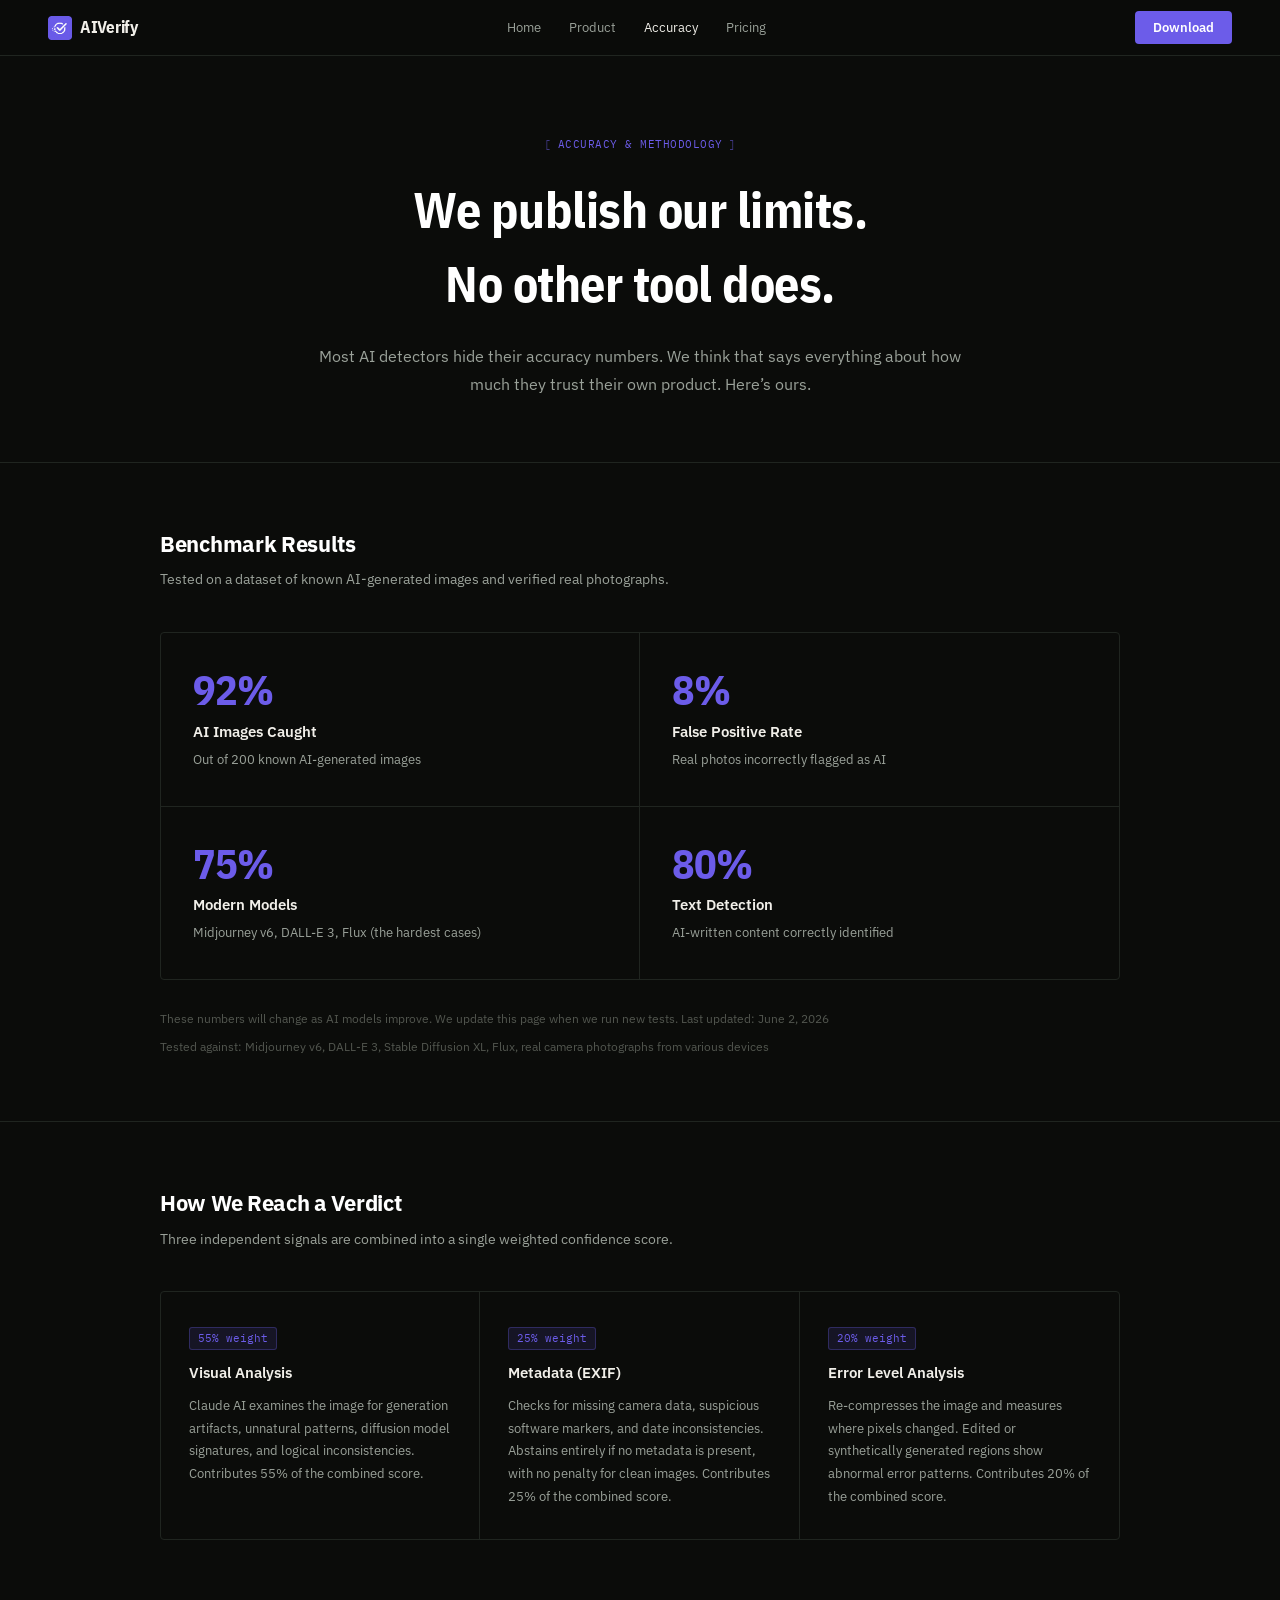
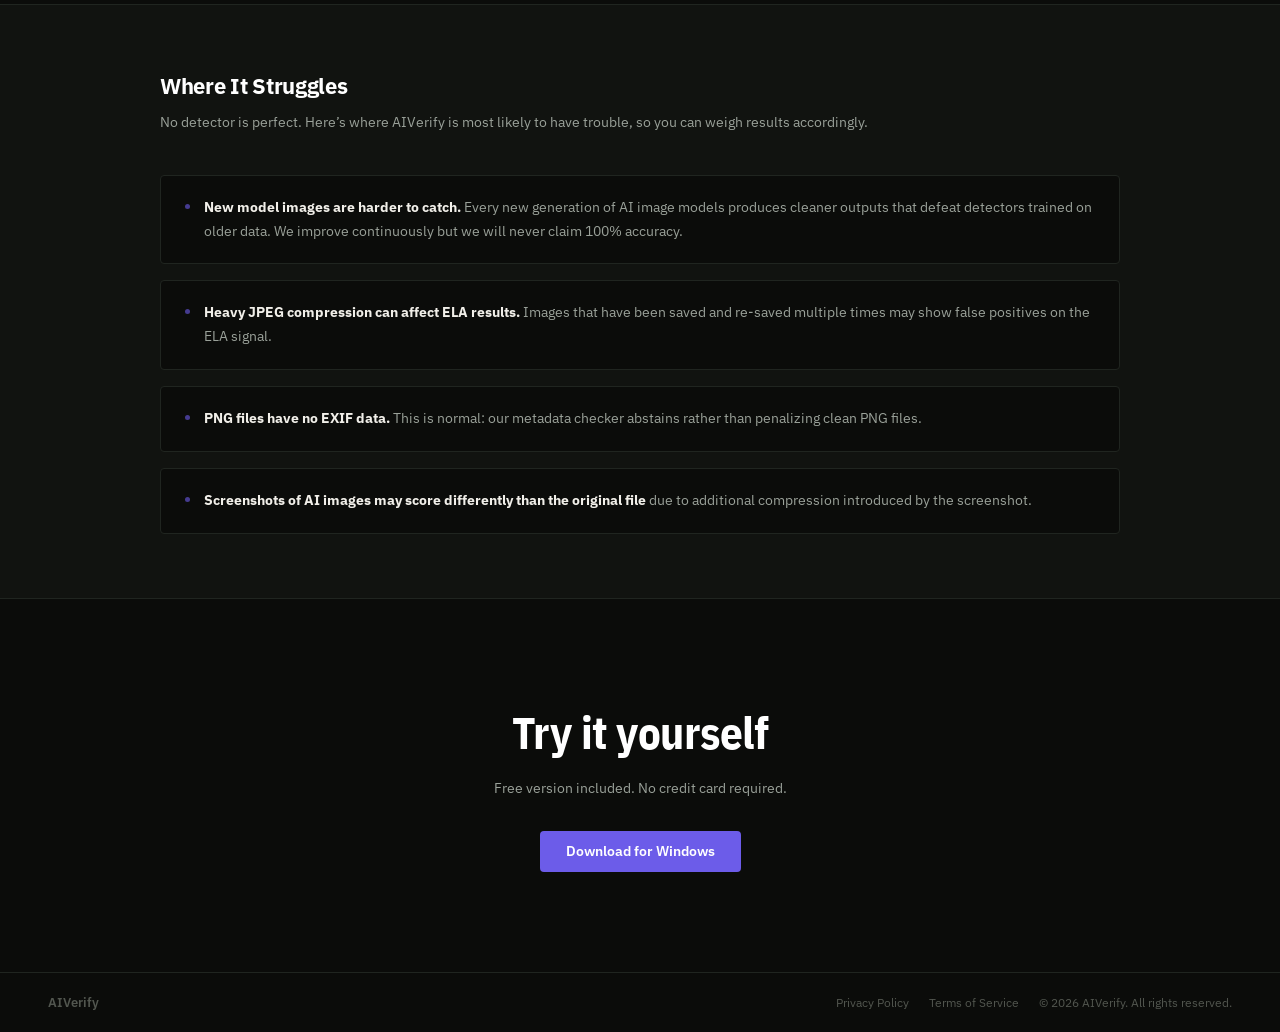
==== accuracy.html @ 759647c3 "Reword trial mentions to Free version / Starter across marketing pages Co-Authored-By: Claude Fable " ====
<!DOCTYPE html>
<html lang="en">
<head>
  <meta charset="UTF-8">
  <meta name="viewport" content="width=device-width, initial-scale=1.0">
  <title>AIVerify &middot; Accuracy &amp; Methodology</title>
  <meta name="description" content="See exactly how accurate AIVerify is. We publish our false positive rate because you deserve to know what you're working with.">
  <link rel="icon" type="image/png" href="logo.png">
  <link rel="preconnect" href="https://fonts.googleapis.com">
  <link rel="preconnect" href="https://fonts.gstatic.com" crossorigin>
  <link href="https://fonts.googleapis.com/css2?family=IBM+Plex+Mono:wght@400;500;600&family=IBM+Plex+Sans+Condensed:wght@600;700&family=IBM+Plex+Sans:wght@400;500;600;700&display=swap" rel="stylesheet">
  <style>
    *, *::before, *::after { margin: 0; padding: 0; box-sizing: border-box; }

    :root {
      --accent:        #6c5ce9;
      --mid:           #d9973f;
      --accent-dim:    rgba(108,92,233,0.12);
      --accent-border: rgba(108,92,233,0.3);
      --flag:          #e2593f;
      --clear:         #5fae6f;
      --bg:      #0b0c0a;
      --surface: #111310;
      --border:  #202520;
      --text:    #f1efe9;
      --muted:   #9aa199;
      --faint:   #52564f;
      --font:    'IBM Plex Sans', -apple-system, BlinkMacSystemFont, sans-serif;
      --display: 'IBM Plex Sans Condensed', 'IBM Plex Sans', sans-serif;
      --mono:    'IBM Plex Mono', ui-monospace, 'Cascadia Code', monospace;
    }

    html { scroll-behavior: smooth; }

    body {
      font-family: var(--font);
      background: var(--bg);
      color: var(--text);
      line-height: 1.5;
      -webkit-font-smoothing: antialiased;
    }

    nav {
      position: sticky;
      top: 0;
      z-index: 100;
      display: flex;
      align-items: center;
      justify-content: space-between;
      padding: 0 48px;
      height: 56px;
      border-bottom: 1px solid var(--border);
      background: rgba(11,12,10,0.88);
      backdrop-filter: blur(16px);
      -webkit-backdrop-filter: blur(16px);
    }

    .logo { display: flex; align-items: center; gap: 8px; text-decoration: none; }
    .logo img { height: 24px; width: auto; }
    .logo span { font-family: var(--display); font-size: 1.05rem; font-weight: 700; letter-spacing: -0.3px; color: var(--text); }

    .nav-toggle { display: none; }
    .nav-burger { display: none; }
    .nav-actions { display: flex; align-items: center; gap: 16px; }

    .nav-links { display: flex; align-items: center; gap: 28px; }
    .nav-links a { font-size: 0.82rem; color: var(--muted); text-decoration: none; transition: color 0.12s; }
    .nav-links a:hover, .nav-links a.active { color: var(--text); }

    .btn {
      display: inline-flex; align-items: center; gap: 7px;
      text-decoration: none; padding: 7px 18px; border-radius: 4px;
      font-size: 0.82rem; font-weight: 600; transition: opacity 0.12s; white-space: nowrap;
    }
    .btn-primary { background: var(--accent); color: #fff; }
    .btn-primary:hover { opacity: 0.82; }
    .btn-lg { padding: 10px 26px; font-size: 0.88rem; }

    /* Page hero */
    .page-header {
      padding: 80px 48px 64px;
      max-width: 760px;
      margin: 0 auto;
      text-align: center;
    }

    .section-label {
      font-family: var(--mono);
      font-size: 0.7rem;
      color: var(--accent);
      text-transform: uppercase;
      letter-spacing: 0.5px;
      margin-bottom: 20px;
    }
    .section-label::before { content: '['; margin-right: 6px; opacity: .55; }
    .section-label::after  { content: ']'; margin-left: 6px; opacity: .55; }

    .page-header h1 {
      font-family: var(--display);
      font-size: clamp(2.1rem, 4.4vw, 3.1rem);
      font-weight: 700;
      letter-spacing: -0.5px;
      color: #fff;
      margin-bottom: 20px;
    }

    .page-header p {
      font-size: 1rem;
      color: var(--muted);
      line-height: 1.75;
    }

    /* Sections */
    .section {
      border-top: 1px solid var(--border);
      padding: 64px 48px;
    }

    .section-inner {
      max-width: 960px;
      margin: 0 auto;
    }

    .section h2 {
      font-size: 1.4rem;
      font-weight: 700;
      letter-spacing: -0.3px;
      color: #fff;
      margin-bottom: 8px;
    }

    .section-sub {
      font-size: 0.88rem;
      color: var(--muted);
      margin-bottom: 40px;
      line-height: 1.7;
    }

    /* Metric cards: 2x2 grid */
    .metric-grid {
      display: grid;
      grid-template-columns: repeat(2, 1fr);
      border: 1px solid var(--border);
      border-radius: 4px;
      overflow: hidden;
      margin-bottom: 28px;
    }

    .metric-card {
      padding: 36px 32px;
      border-right: 1px solid var(--border);
      border-bottom: 1px solid var(--border);
    }
    .metric-card:nth-child(2n)   { border-right: none; }
    .metric-card:nth-child(3),
    .metric-card:nth-child(4)    { border-bottom: none; }

    .metric-num {
      font-family: var(--display);
      font-size: 2.6rem;
      font-weight: 700;
      color: var(--accent);
      letter-spacing: -1px;
      line-height: 1;
      margin-bottom: 10px;
    }

    .metric-label {
      font-size: 0.92rem;
      font-weight: 600;
      color: var(--text);
      margin-bottom: 6px;
    }

    .metric-desc {
      font-size: 0.82rem;
      color: var(--muted);
      line-height: 1.6;
    }

    .metric-note {
      font-size: 0.78rem;
      color: var(--faint);
      line-height: 1.7;
    }

    /* Method cards: 3 column */
    .method-grid {
      display: grid;
      grid-template-columns: repeat(3, 1fr);
      border: 1px solid var(--border);
      border-radius: 4px;
      overflow: hidden;
    }

    .method-card {
      padding: 32px 28px;
      border-right: 1px solid var(--border);
    }
    .method-card:last-child { border-right: none; }

    .method-card h3 {
      font-size: 0.92rem;
      font-weight: 600;
      color: var(--text);
      margin-bottom: 10px;
    }

    .method-card p {
      font-size: 0.835rem;
      color: var(--muted);
      line-height: 1.7;
    }

    .method-weight {
      display: inline-block;
      font-family: var(--mono);
      font-size: 0.68rem;
      color: var(--accent);
      background: var(--accent-dim);
      border: 1px solid var(--accent-border);
      border-radius: 3px;
      padding: 2px 8px;
      margin-bottom: 12px;
    }

    /* Limitations section */
    .section.limitations {
      background: var(--surface);
    }

    .limitations-list {
      list-style: none;
      display: flex;
      flex-direction: column;
      gap: 16px;
    }

    .limitations-list li {
      display: flex;
      gap: 14px;
      font-size: 0.875rem;
      color: var(--muted);
      line-height: 1.7;
      padding: 20px 24px;
      background: var(--bg);
      border: 1px solid var(--border);
      border-radius: 4px;
    }

    .limit-bullet {
      width: 5px;
      height: 5px;
      border-radius: 50%;
      background: var(--accent);
      opacity: 0.6;
      flex-shrink: 0;
      margin-top: 8px;
    }

    /* CTA */
    .cta-wrap {
      text-align: center;
      padding: 100px 24px;
      border-top: 1px solid var(--border);
    }

    .cta-wrap h2 {
      font-family: var(--display);
      font-size: clamp(2rem, 4vw, 2.8rem);
      font-weight: 700;
      letter-spacing: -0.5px;
      color: #fff;
      margin-bottom: 12px;
    }

    .cta-wrap p {
      font-size: 0.88rem;
      color: var(--muted);
      margin-bottom: 32px;
    }

    footer {
      border-top: 1px solid var(--border);
      display: flex;
      align-items: center;
      justify-content: space-between;
      padding: 20px 48px;
    }

    .footer-left { font-size: 0.8rem; font-weight: 600; color: var(--faint); }
    .footer-right {
      display: flex;
      align-items: center;
      gap: 20px;
      font-size: 0.75rem;
      color: var(--faint);
    }
    .footer-right a { color: var(--faint); text-decoration: none; }
    .footer-right a:hover { color: var(--muted); }

    @media (max-width: 680px) {
      nav { padding: 0 20px; }

      .nav-burger {
        display: flex;
        flex-direction: column;
        justify-content: center;
        gap: 5px;
        width: 28px;
        height: 28px;
        cursor: pointer;
      }
      .nav-burger span { display: block; width: 18px; height: 1.5px; background: var(--text); }

      .nav-links {
        position: fixed;
        top: 56px; left: 0; right: 0;
        flex-direction: column;
        align-items: stretch;
        gap: 0;
        max-height: 0;
        overflow: hidden;
        background: var(--bg);
        border-bottom: 1px solid var(--border);
        transition: max-height 0.22s ease;
      }
      .nav-toggle:checked ~ .nav-links { max-height: 260px; }
      .nav-links a { padding: 14px 20px; border-bottom: 1px solid var(--border); }

      .page-header { padding: 60px 20px 48px; }
      .section { padding: 48px 20px; }
      .metric-grid { grid-template-columns: 1fr; }
      .metric-card { border-right: none; }
      .metric-card:nth-child(3) { border-bottom: 1px solid var(--border); }
      .method-grid { grid-template-columns: 1fr; }
      .method-card { border-right: none; border-bottom: 1px solid var(--border); }
      .method-card:last-child { border-bottom: none; }
      footer { padding: 20px; flex-direction: column; gap: 10px; text-align: center; }
      .footer-right { flex-direction: column; gap: 6px; }
    }
  </style>
</head>
<body>

<nav>
  <a href="index.html" class="logo"><img src="logo.png" alt="AIVerify"><span>AIVerify</span></a>
  <input type="checkbox" id="nav-toggle" class="nav-toggle">
  <div class="nav-links">
    <a href="index.html">Home</a>
    <a href="product.html">Product</a>
    <a href="accuracy.html" class="active">Accuracy</a>
    <a href="pricing.html">Pricing</a>
  </div>
  <div class="nav-actions">
    <a href="https://github.com/AIVerify1/aiverify-releases/releases/download/v1.0.5/AIVerify_Setup_1.0.5.exe" class="btn btn-primary">Download</a>
    <label for="nav-toggle" class="nav-burger" aria-label="Menu"><span></span><span></span><span></span></label>
  </div>
</nav>

<div class="page-header">
  <div class="section-label">Accuracy &amp; Methodology</div>
  <h1>We publish our limits.<br>No other tool does.</h1>
  <p>Most AI detectors hide their accuracy numbers. We think that says everything about how much they trust their own product. Here&rsquo;s ours.</p>
</div>

<!-- Section 1: Benchmark Results -->
<div class="section">
  <div class="section-inner">
    <h2>Benchmark Results</h2>
    <p class="section-sub">Tested on a dataset of known AI-generated images and verified real photographs.</p>

    <div class="metric-grid">
      <div class="metric-card">
        <div class="metric-num">92%</div>
        <div class="metric-label">AI Images Caught</div>
        <div class="metric-desc">Out of 200 known AI-generated images</div>
      </div>
      <div class="metric-card">
        <div class="metric-num">8%</div>
        <div class="metric-label">False Positive Rate</div>
        <div class="metric-desc">Real photos incorrectly flagged as AI</div>
      </div>
      <div class="metric-card">
        <div class="metric-num">75%</div>
        <div class="metric-label">Modern Models</div>
        <div class="metric-desc">Midjourney v6, DALL-E 3, Flux (the hardest cases)</div>
      </div>
      <div class="metric-card">
        <div class="metric-num">80%</div>
        <div class="metric-label">Text Detection</div>
        <div class="metric-desc">AI-written content correctly identified</div>
      </div>
    </div>

    <p class="metric-note">These numbers will change as AI models improve. We update this page when we run new tests. Last updated: June 2, 2026</p>
    <p class="metric-note" style="margin-top:6px;">Tested against: Midjourney v6, DALL-E 3, Stable Diffusion XL, Flux, real camera photographs from various devices</p>
  </div>
</div>

<!-- Section 2: How Detection Works -->
<div class="section">
  <div class="section-inner">
    <h2>How We Reach a Verdict</h2>
    <p class="section-sub">Three independent signals are combined into a single weighted confidence score.</p>

    <div class="method-grid">
      <div class="method-card">
        <div class="method-weight">55% weight</div>
        <h3>Visual Analysis</h3>
        <p>Claude AI examines the image for generation artifacts, unnatural patterns, diffusion model signatures, and logical inconsistencies. Contributes 55% of the combined score.</p>
      </div>
      <div class="method-card">
        <div class="method-weight">25% weight</div>
        <h3>Metadata (EXIF)</h3>
        <p>Checks for missing camera data, suspicious software markers, and date inconsistencies. Abstains entirely if no metadata is present, with no penalty for clean images. Contributes 25% of the combined score.</p>
      </div>
      <div class="method-card">
        <div class="method-weight">20% weight</div>
        <h3>Error Level Analysis</h3>
        <p>Re-compresses the image and measures where pixels changed. Edited or synthetically generated regions show abnormal error patterns. Contributes 20% of the combined score.</p>
      </div>
    </div>
  </div>
</div>

<!-- Section 3: Honest Limitations -->
<div class="section limitations">
  <div class="section-inner">
    <h2>Where It Struggles</h2>
    <p class="section-sub">No detector is perfect. Here&rsquo;s where AIVerify is most likely to have trouble, so you can weigh results accordingly.</p>

    <ul class="limitations-list">
      <li>
        <span class="limit-bullet"></span>
        <span><strong style="color:var(--text);">New model images are harder to catch.</strong> Every new generation of AI image models produces cleaner outputs that defeat detectors trained on older data. We improve continuously but we will never claim 100% accuracy.</span>
      </li>
      <li>
        <span class="limit-bullet"></span>
        <span><strong style="color:var(--text);">Heavy JPEG compression can affect ELA results.</strong> Images that have been saved and re-saved multiple times may show false positives on the ELA signal.</span>
      </li>
      <li>
        <span class="limit-bullet"></span>
        <span><strong style="color:var(--text);">PNG files have no EXIF data.</strong> This is normal: our metadata checker abstains rather than penalizing clean PNG files.</span>
      </li>
      <li>
        <span class="limit-bullet"></span>
        <span><strong style="color:var(--text);">Screenshots of AI images may score differently than the original file</strong> due to additional compression introduced by the screenshot.</span>
      </li>
    </ul>
  </div>
</div>

<!-- Section 4: CTA -->
<section class="cta-wrap">
  <h2>Try it yourself</h2>
  <p>Free version included. No credit card required.</p>
  <a href="https://github.com/AIVerify1/aiverify-releases/releases/download/v1.0.5/AIVerify_Setup_1.0.5.exe" class="btn btn-primary btn-lg">Download for Windows</a>
</section>

<footer>
  <span class="footer-left">AIVerify</span>
  <div class="footer-right">
    <a href="privacy.html">Privacy Policy</a>
    <a href="terms.html">Terms of Service</a>
    <span>&copy; 2026 AIVerify. All rights reserved.</span>
  </div>
</footer>

</body>
</html>
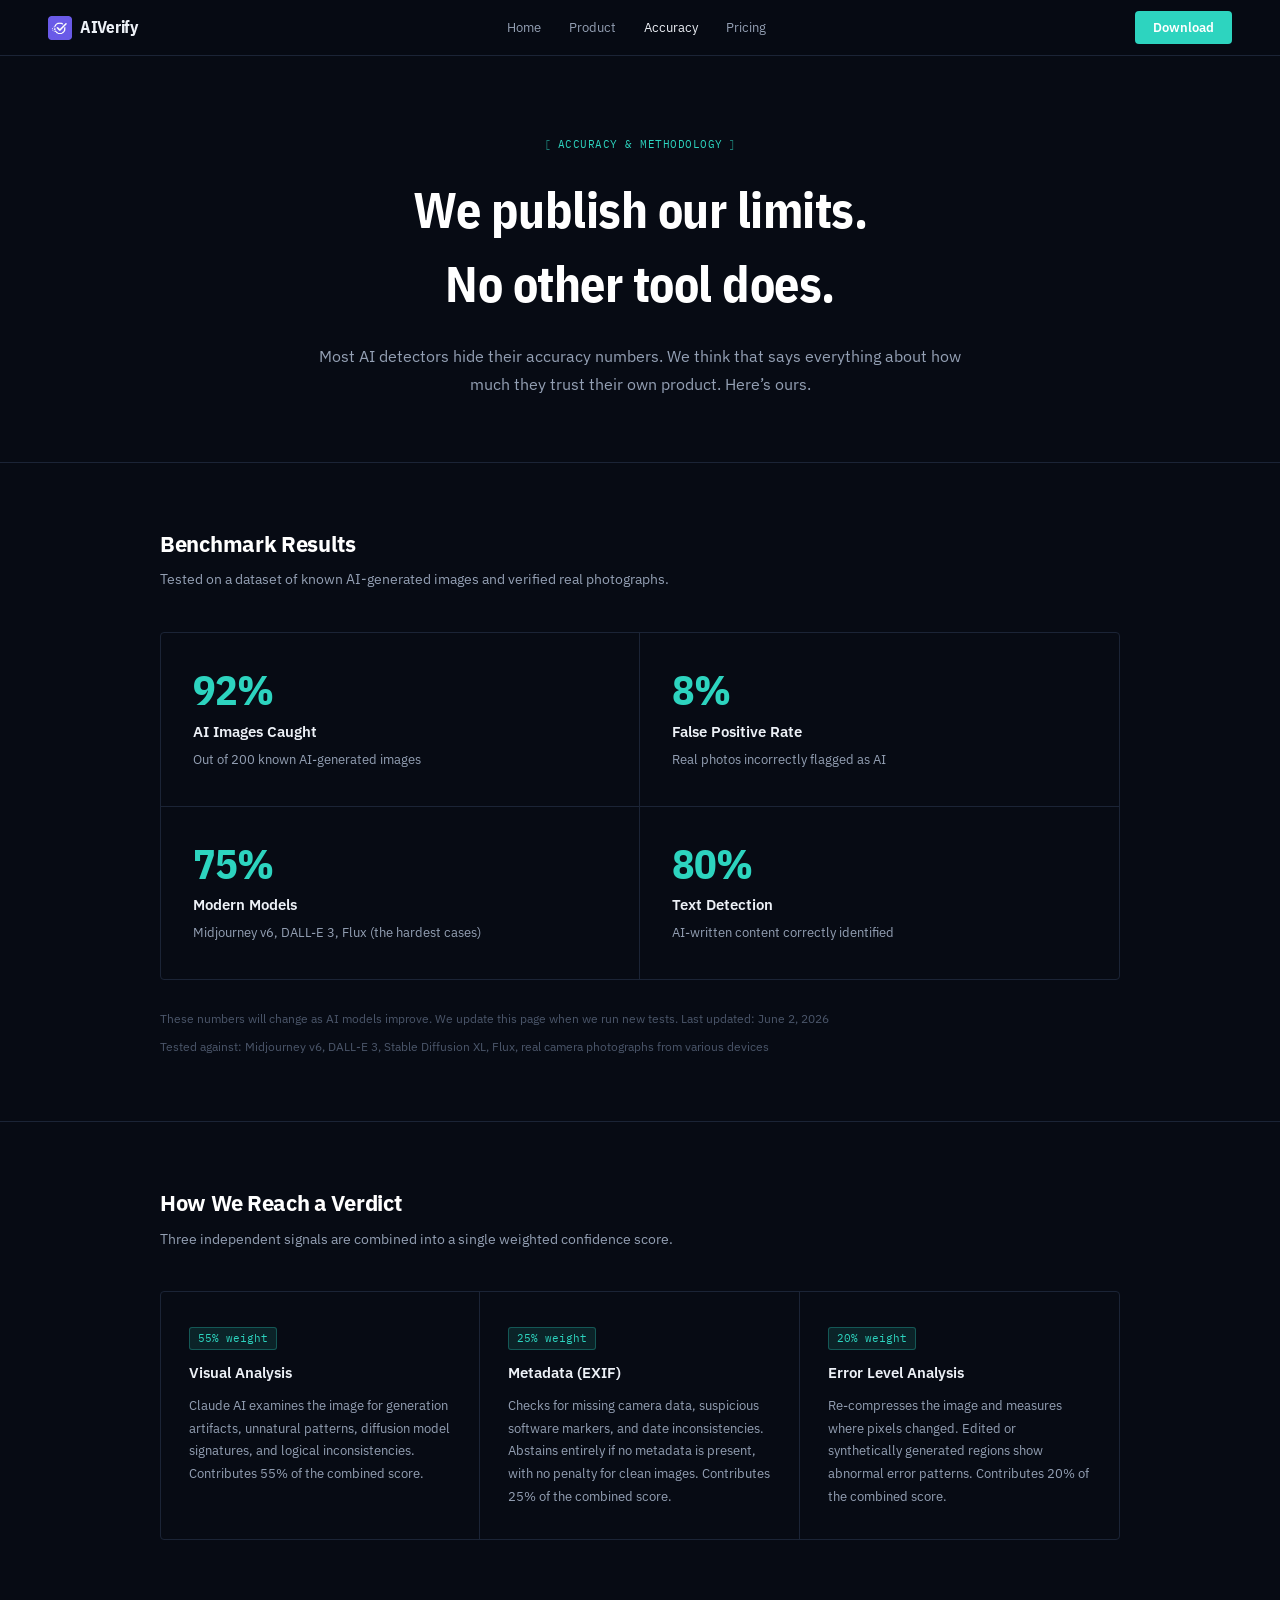
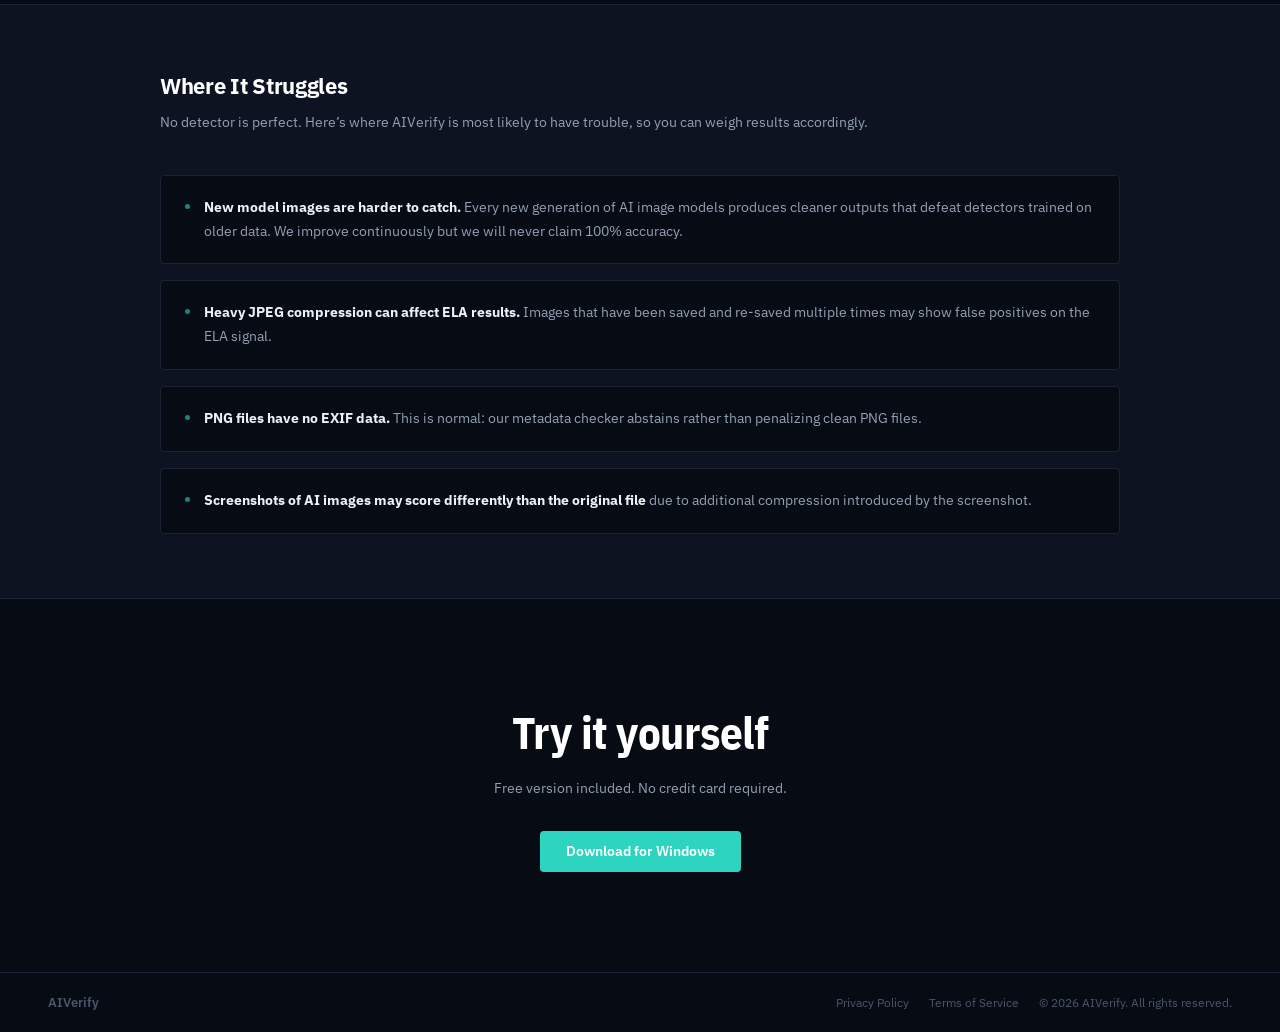
==== commit aaa02301: "Switch palette to ink-navy base with teal accent Co-Authored-By: Claude Fable 5.1 <noreply@anthropic" ====
--- a/accuracy.html
+++ b/accuracy.html
@@ -13,18 +13,18 @@
     *, *::before, *::after { margin: 0; padding: 0; box-sizing: border-box; }
 
     :root {
-      --accent:        #6c5ce9;
-      --mid:           #d9973f;
-      --accent-dim:    rgba(108,92,233,0.12);
-      --accent-border: rgba(108,92,233,0.3);
-      --flag:          #e2593f;
-      --clear:         #5fae6f;
-      --bg:      #0b0c0a;
-      --surface: #111310;
-      --border:  #202520;
-      --text:    #f1efe9;
-      --muted:   #9aa199;
-      --faint:   #52564f;
+      --accent:        #2dd4bf;
+      --mid:           #f5b942;
+      --accent-dim:    rgba(45,212,191,0.12);
+      --accent-border: rgba(45,212,191,0.3);
+      --flag:          #ff5c7a;
+      --clear:         #4ade80;
+      --bg:      #070b14;
+      --surface: #0d1320;
+      --border:  #1b2436;
+      --text:    #edf1f7;
+      --muted:   #94a0b4;
+      --faint:   #4b566a;
       --font:    'IBM Plex Sans', -apple-system, BlinkMacSystemFont, sans-serif;
       --display: 'IBM Plex Sans Condensed', 'IBM Plex Sans', sans-serif;
       --mono:    'IBM Plex Mono', ui-monospace, 'Cascadia Code', monospace;
@@ -50,7 +50,7 @@
       padding: 0 48px;
       height: 56px;
       border-bottom: 1px solid var(--border);
-      background: rgba(11,12,10,0.88);
+      background: rgba(7,11,20,0.88);
       backdrop-filter: blur(16px);
       -webkit-backdrop-filter: blur(16px);
     }
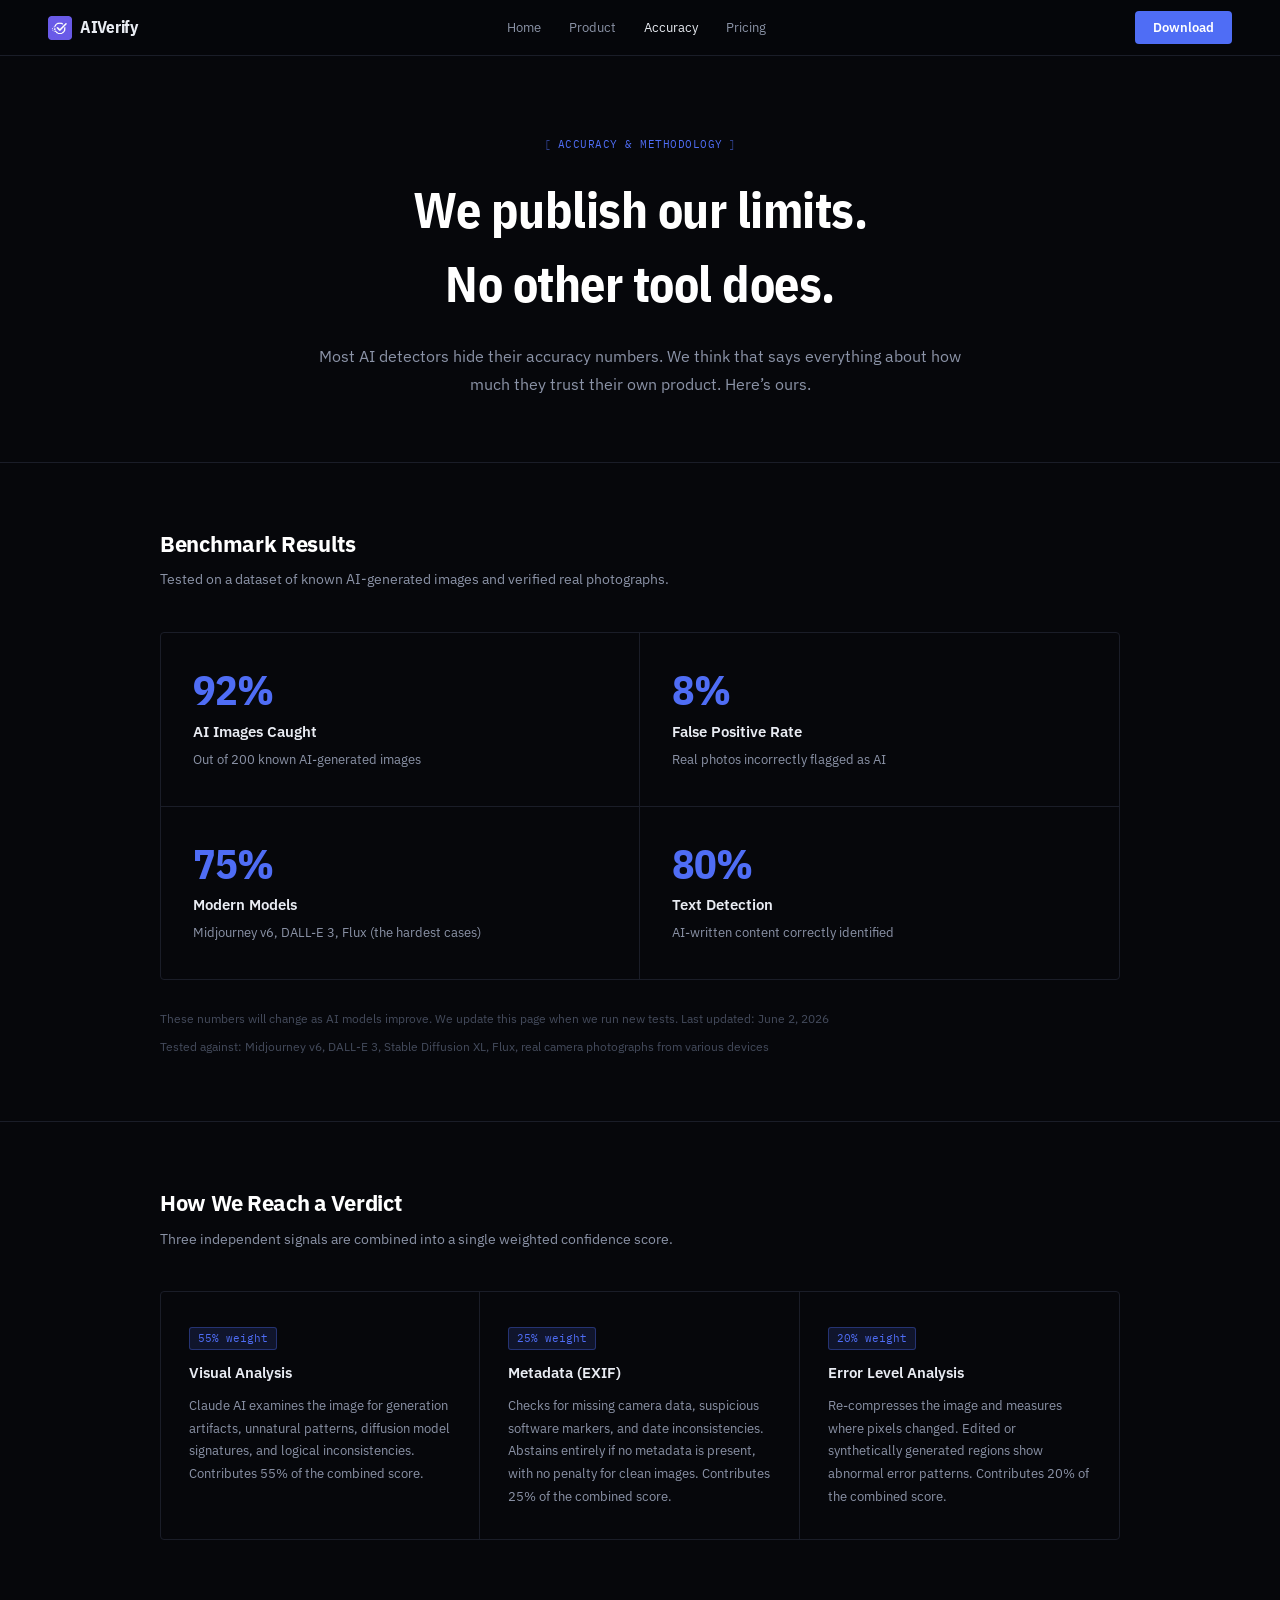
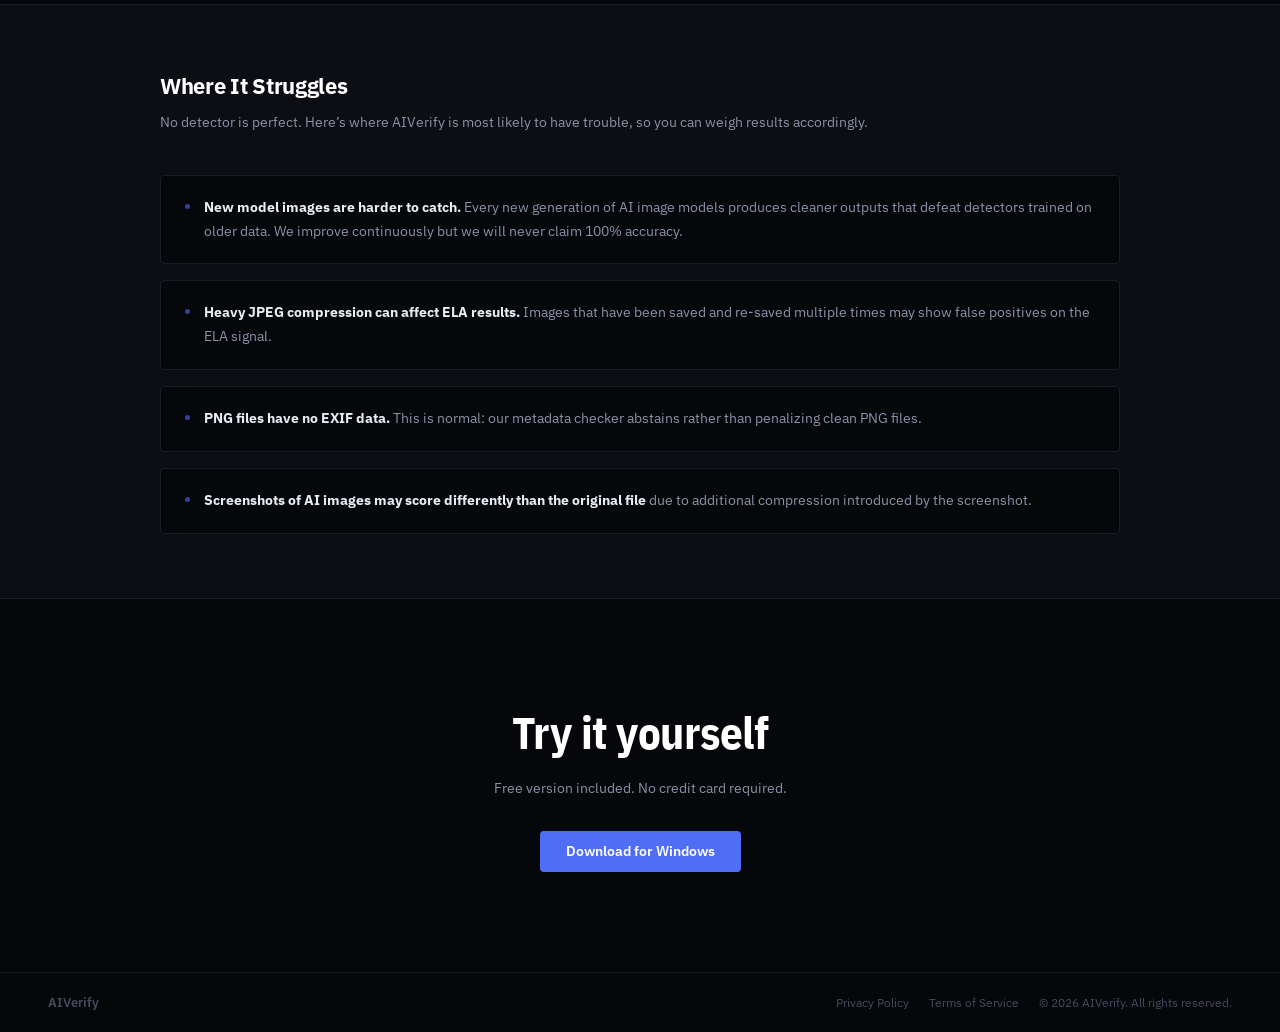
==== commit 559f0d78: "Darken palette: near-black base with cobalt accent Co-Authored-By: Claude Fable 5.1 <noreply@anthrop" ====
--- a/accuracy.html
+++ b/accuracy.html
@@ -13,18 +13,18 @@
     *, *::before, *::after { margin: 0; padding: 0; box-sizing: border-box; }
 
     :root {
-      --accent:        #2dd4bf;
-      --mid:           #f5b942;
-      --accent-dim:    rgba(45,212,191,0.12);
-      --accent-border: rgba(45,212,191,0.3);
-      --flag:          #ff5c7a;
-      --clear:         #4ade80;
-      --bg:      #070b14;
-      --surface: #0d1320;
-      --border:  #1b2436;
-      --text:    #edf1f7;
-      --muted:   #94a0b4;
-      --faint:   #4b566a;
+      --accent:        #4f6df5;
+      --mid:           #e0a030;
+      --accent-dim:    rgba(79,109,245,0.14);
+      --accent-border: rgba(79,109,245,0.35);
+      --flag:          #f04a68;
+      --clear:         #34c26a;
+      --bg:      #06070b;
+      --surface: #0c0e14;
+      --border:  #1a1d28;
+      --text:    #e9ecf3;
+      --muted:   #8b93a7;
+      --faint:   #444b5c;
       --font:    'IBM Plex Sans', -apple-system, BlinkMacSystemFont, sans-serif;
       --display: 'IBM Plex Sans Condensed', 'IBM Plex Sans', sans-serif;
       --mono:    'IBM Plex Mono', ui-monospace, 'Cascadia Code', monospace;
@@ -50,7 +50,7 @@
       padding: 0 48px;
       height: 56px;
       border-bottom: 1px solid var(--border);
-      background: rgba(7,11,20,0.88);
+      background: rgba(6,7,11,0.9);
       backdrop-filter: blur(16px);
       -webkit-backdrop-filter: blur(16px);
     }
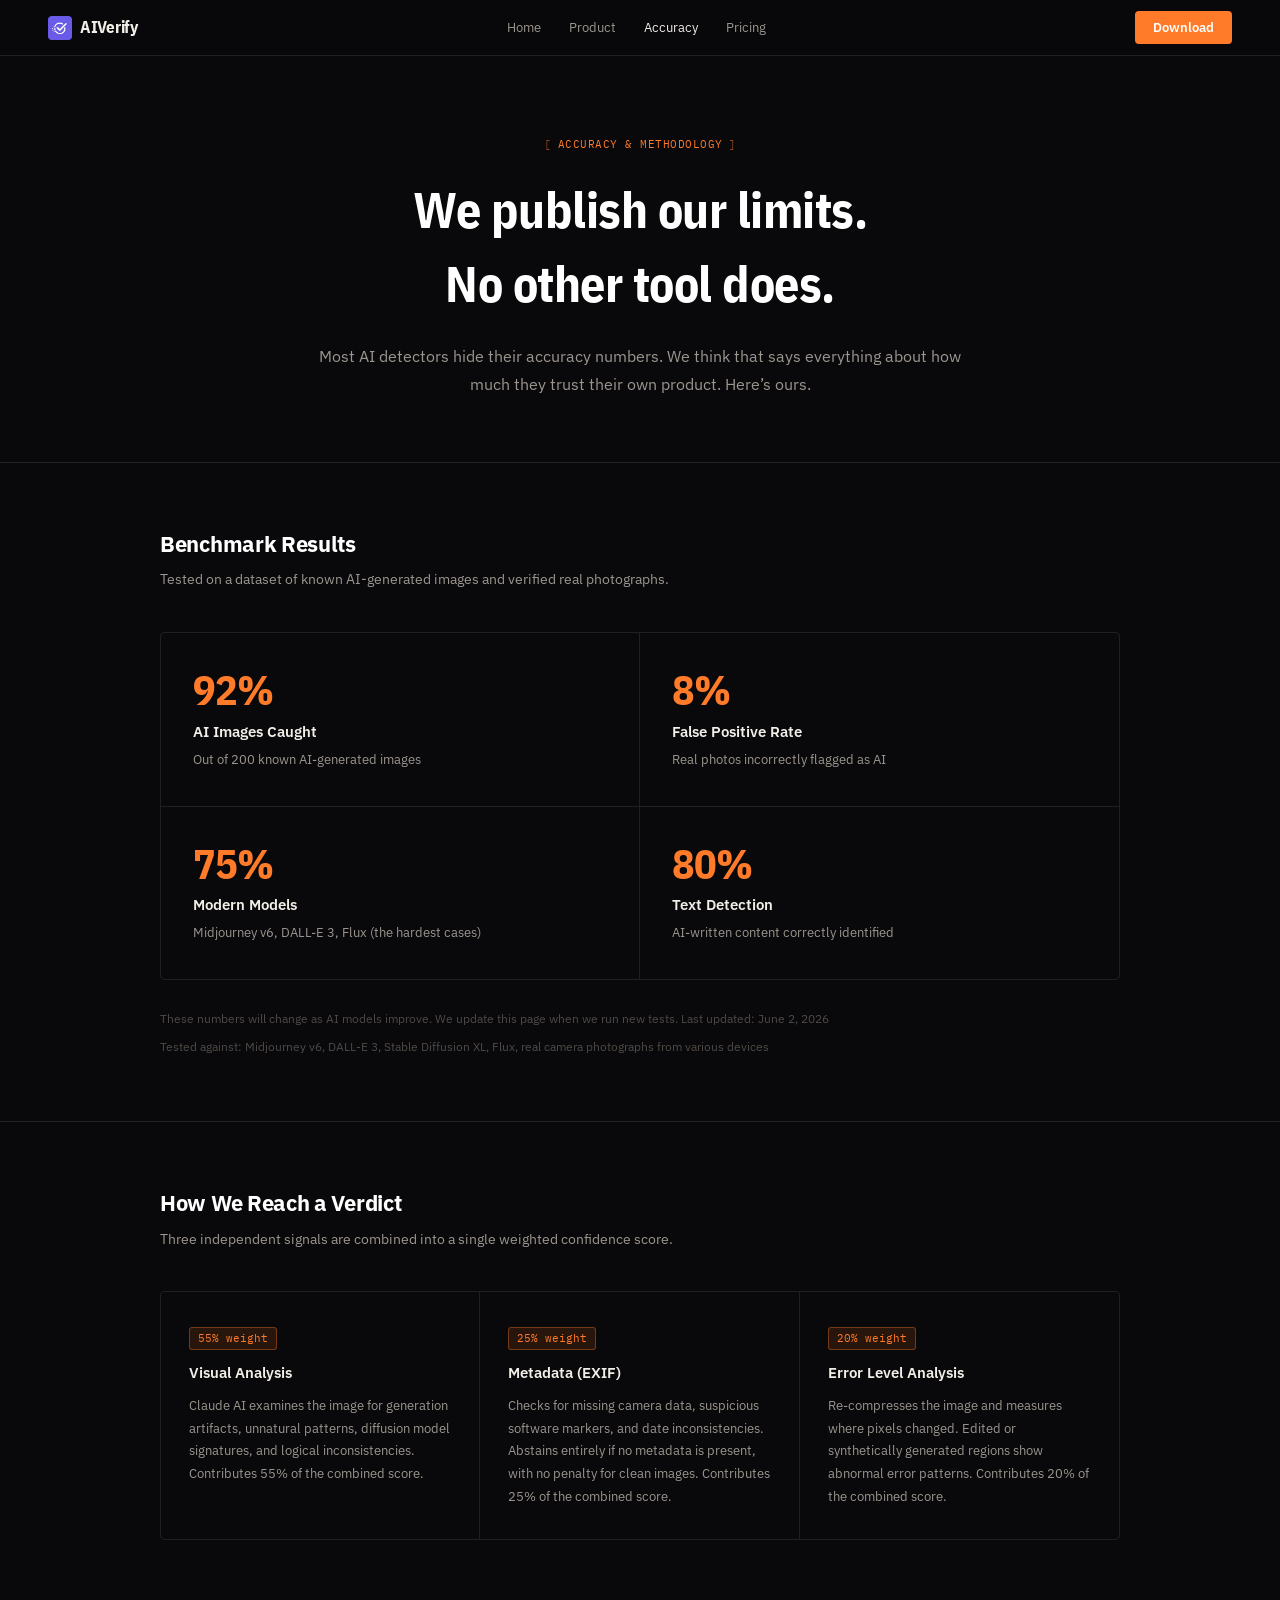
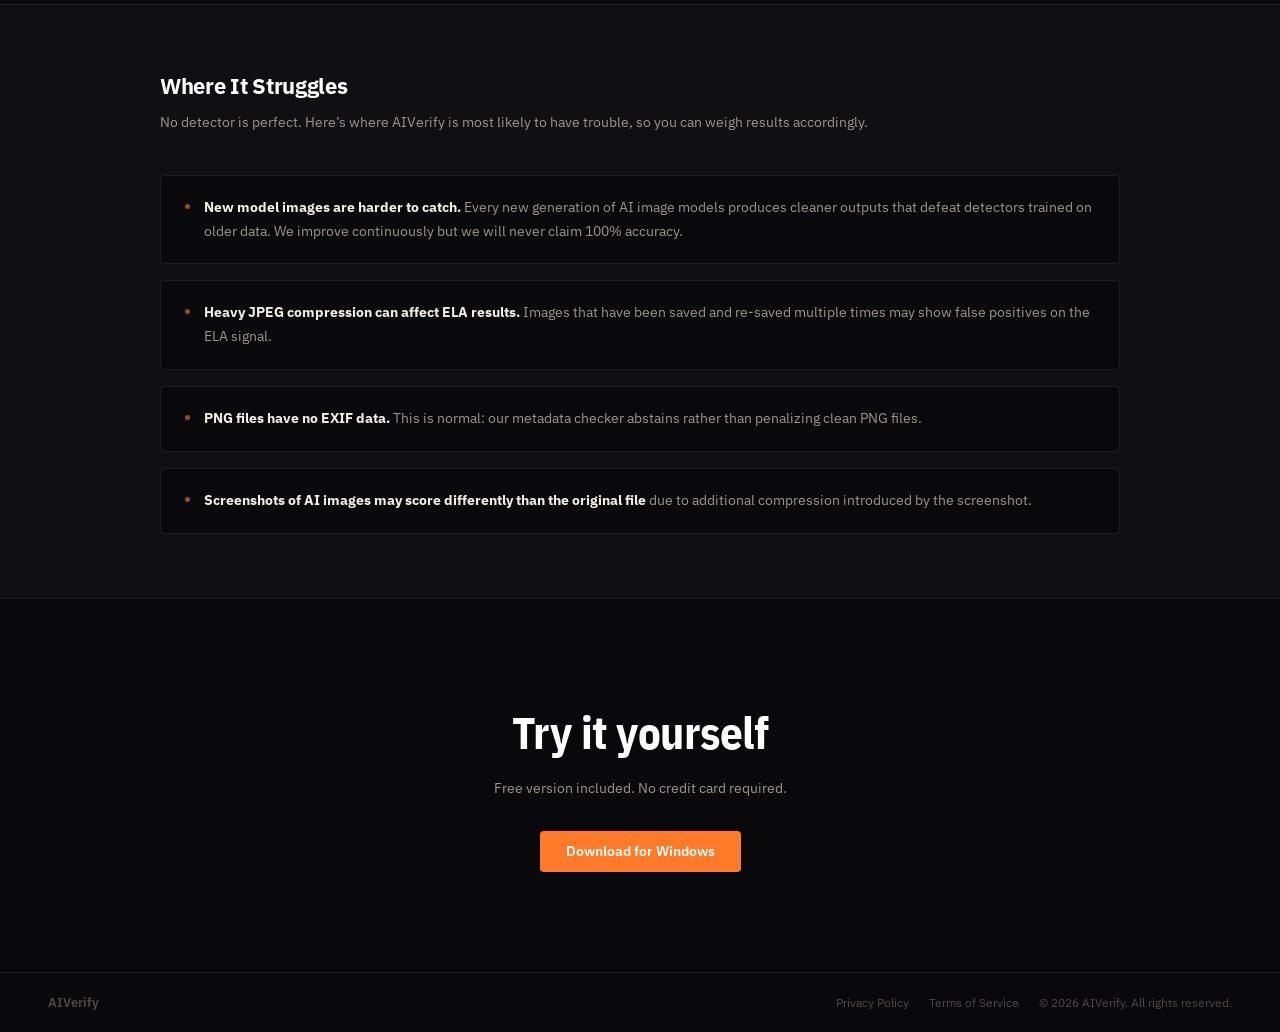
==== commit ee091bca: "Warm palette: neutral near-black base with burnt orange accent Co-Authored-By: Claude Fable 5.1 <nor" ====
--- a/accuracy.html
+++ b/accuracy.html
@@ -13,18 +13,18 @@
     *, *::before, *::after { margin: 0; padding: 0; box-sizing: border-box; }
 
     :root {
-      --accent:        #4f6df5;
-      --mid:           #e0a030;
-      --accent-dim:    rgba(79,109,245,0.14);
-      --accent-border: rgba(79,109,245,0.35);
-      --flag:          #f04a68;
+      --accent:        #ff7b29;
+      --mid:           #e9c547;
+      --accent-dim:    rgba(255,123,41,0.13);
+      --accent-border: rgba(255,123,41,0.35);
+      --flag:          #e8385d;
       --clear:         #34c26a;
-      --bg:      #06070b;
-      --surface: #0c0e14;
-      --border:  #1a1d28;
-      --text:    #e9ecf3;
-      --muted:   #8b93a7;
-      --faint:   #444b5c;
+      --bg:      #09080a;
+      --surface: #100f12;
+      --border:  #211f24;
+      --text:    #f2eee8;
+      --muted:   #9c968f;
+      --faint:   #4f4a47;
       --font:    'IBM Plex Sans', -apple-system, BlinkMacSystemFont, sans-serif;
       --display: 'IBM Plex Sans Condensed', 'IBM Plex Sans', sans-serif;
       --mono:    'IBM Plex Mono', ui-monospace, 'Cascadia Code', monospace;
@@ -50,7 +50,7 @@
       padding: 0 48px;
       height: 56px;
       border-bottom: 1px solid var(--border);
-      background: rgba(6,7,11,0.9);
+      background: rgba(9,8,10,0.9);
       backdrop-filter: blur(16px);
       -webkit-backdrop-filter: blur(16px);
     }
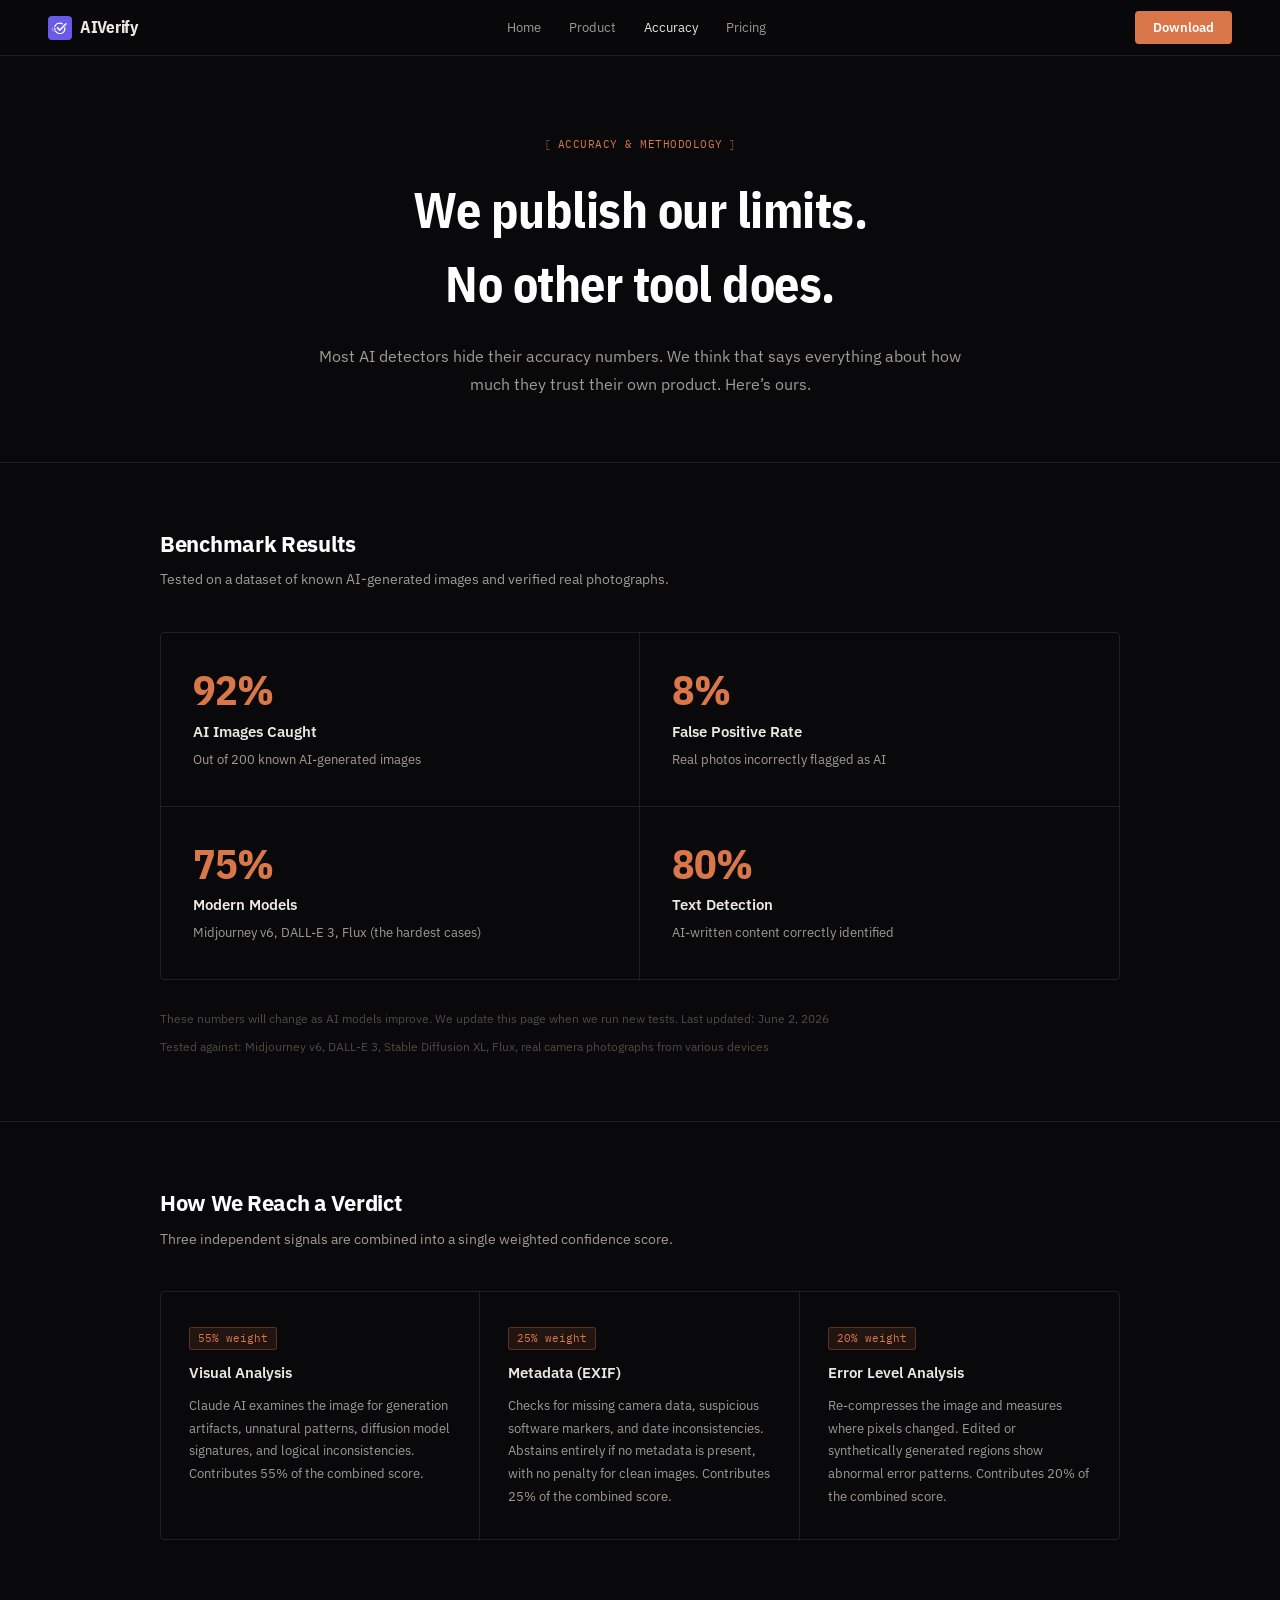
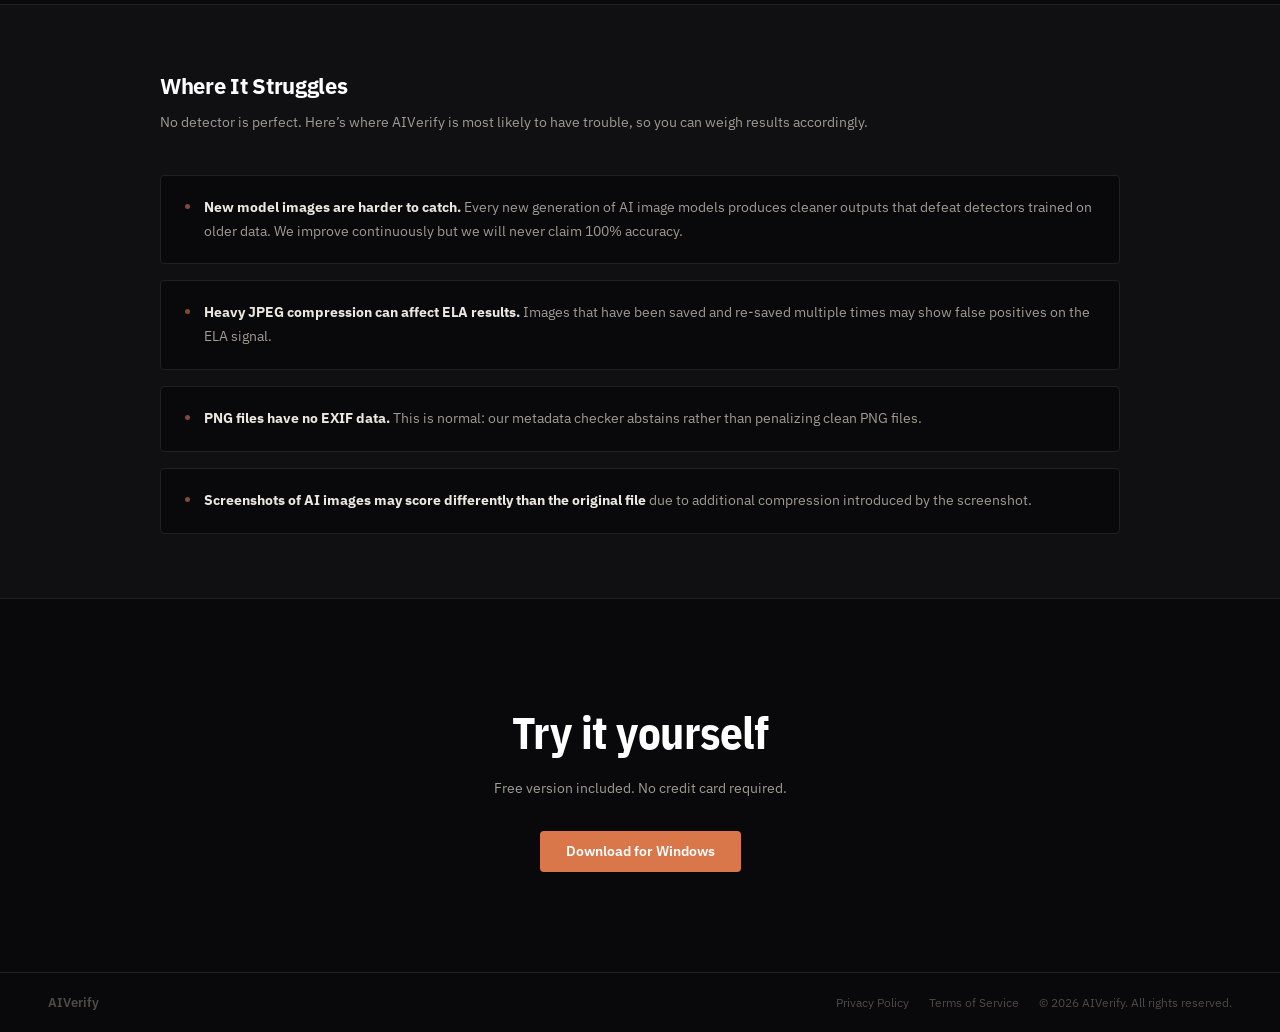
==== commit 58d03a45: "Soften warm palette: terracotta accent, muted status colors Co-Authored-By: Claude Fable 5.1 <norepl" ====
--- a/accuracy.html
+++ b/accuracy.html
@@ -13,17 +13,17 @@
     *, *::before, *::after { margin: 0; padding: 0; box-sizing: border-box; }
 
     :root {
-      --accent:        #ff7b29;
-      --mid:           #e9c547;
-      --accent-dim:    rgba(255,123,41,0.13);
-      --accent-border: rgba(255,123,41,0.35);
-      --flag:          #e8385d;
-      --clear:         #34c26a;
+      --accent:        #d9774b;
+      --mid:           #d4b45a;
+      --accent-dim:    rgba(217,119,75,0.12);
+      --accent-border: rgba(217,119,75,0.3);
+      --flag:          #cf5a68;
+      --clear:         #6aae7c;
       --bg:      #09080a;
       --surface: #100f12;
       --border:  #211f24;
-      --text:    #f2eee8;
-      --muted:   #9c968f;
+      --text:    #ece7e0;
+      --muted:   #a19b94;
       --faint:   #4f4a47;
       --font:    'IBM Plex Sans', -apple-system, BlinkMacSystemFont, sans-serif;
       --display: 'IBM Plex Sans Condensed', 'IBM Plex Sans', sans-serif;
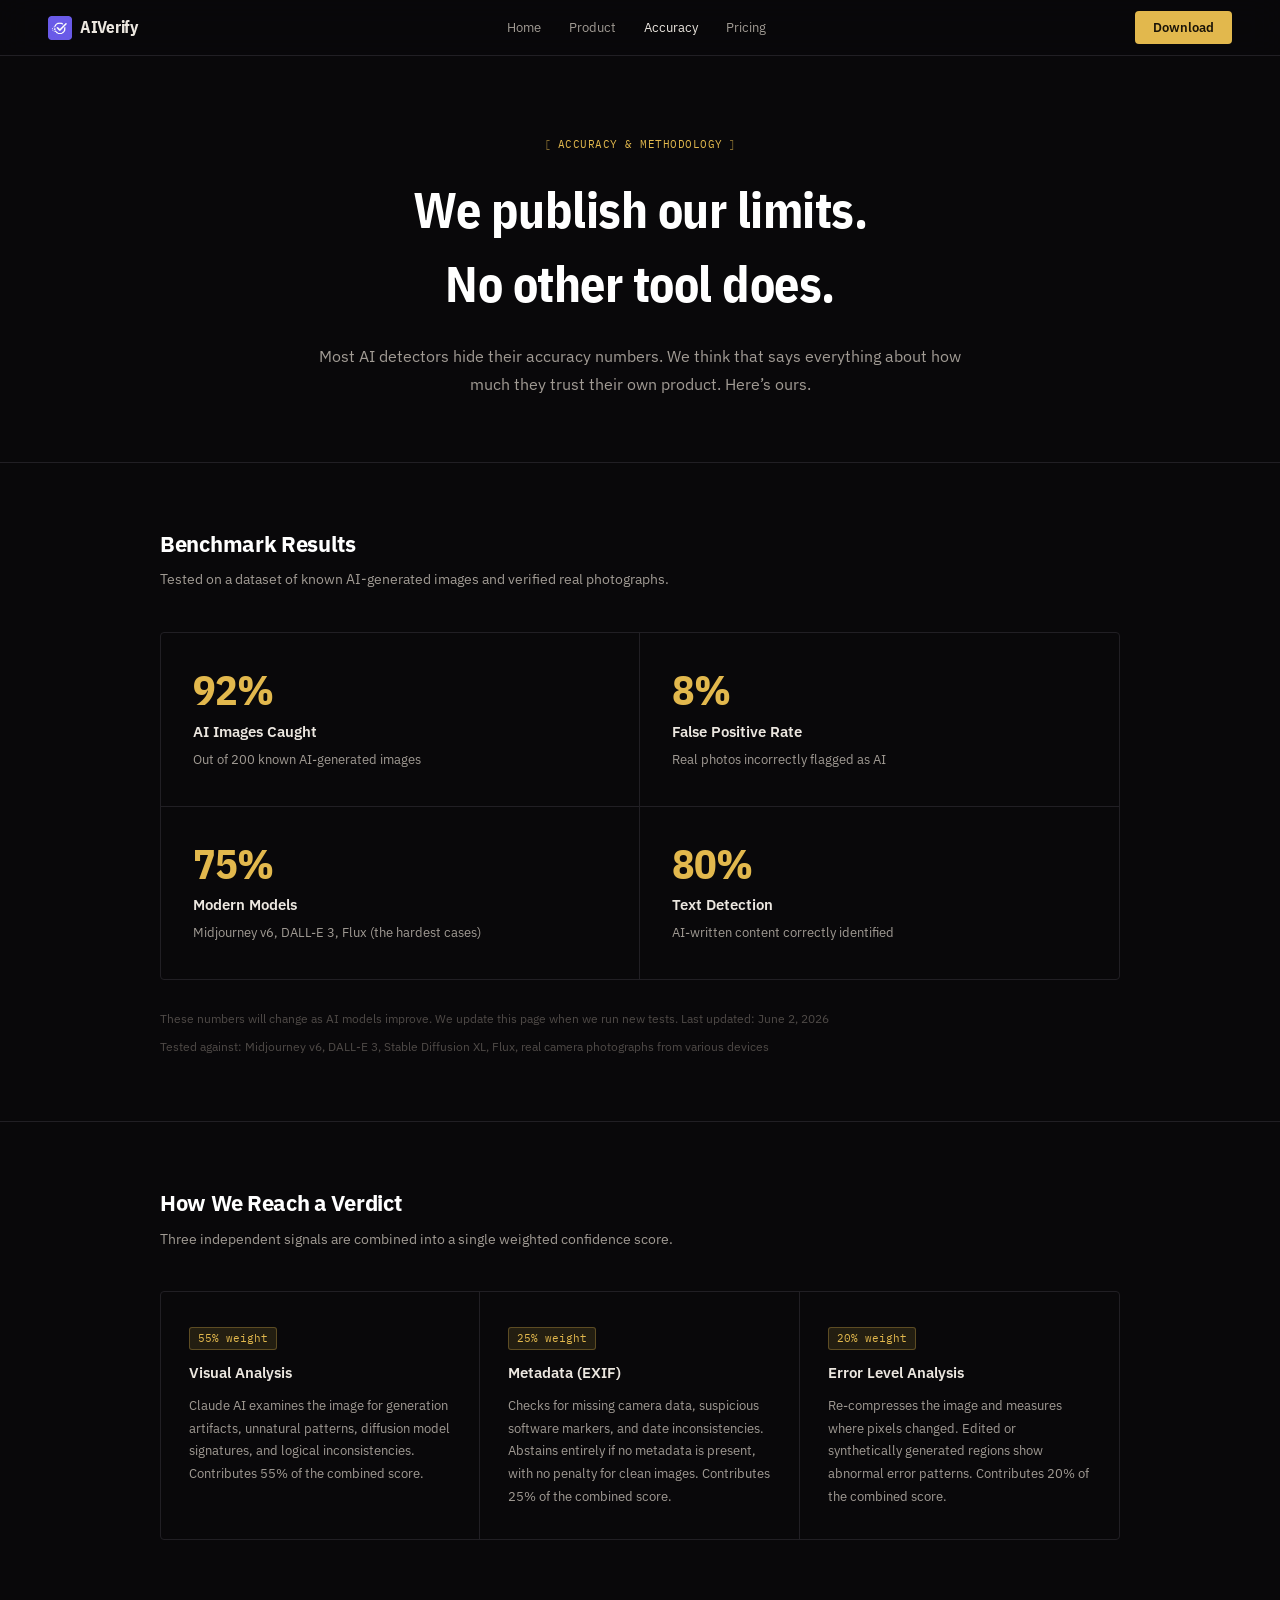
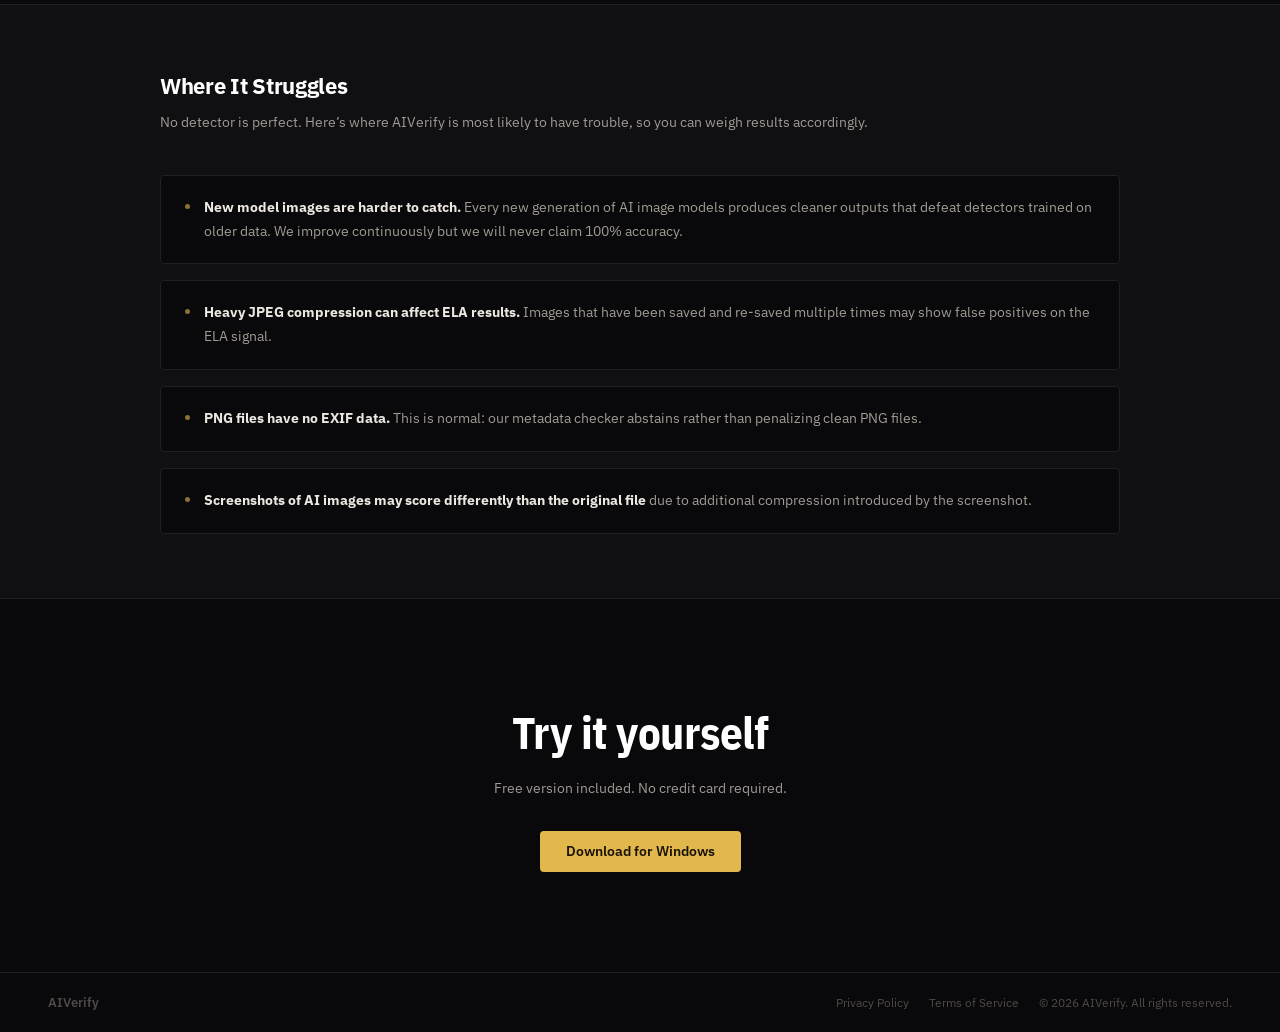
==== commit 7be6ff23: "Change accent from terracotta to gold, mid to amber The terracotta was nearly identical to Claude's " ====
--- a/accuracy.html
+++ b/accuracy.html
@@ -13,10 +13,10 @@
     *, *::before, *::after { margin: 0; padding: 0; box-sizing: border-box; }
 
     :root {
-      --accent:        #d9774b;
-      --mid:           #d4b45a;
-      --accent-dim:    rgba(217,119,75,0.12);
-      --accent-border: rgba(217,119,75,0.3);
+      --accent:        #e2b84d;
+      --mid:           #e08a3c;
+      --accent-dim:    rgba(226,184,77,0.12);
+      --accent-border: rgba(226,184,77,0.3);
       --flag:          #cf5a68;
       --clear:         #6aae7c;
       --bg:      #09080a;
@@ -72,7 +72,7 @@
       text-decoration: none; padding: 7px 18px; border-radius: 4px;
       font-size: 0.82rem; font-weight: 600; transition: opacity 0.12s; white-space: nowrap;
     }
-    .btn-primary { background: var(--accent); color: #fff; }
+    .btn-primary { background: var(--accent); color: #1a1408; }
     .btn-primary:hover { opacity: 0.82; }
     .btn-lg { padding: 10px 26px; font-size: 0.88rem; }
 
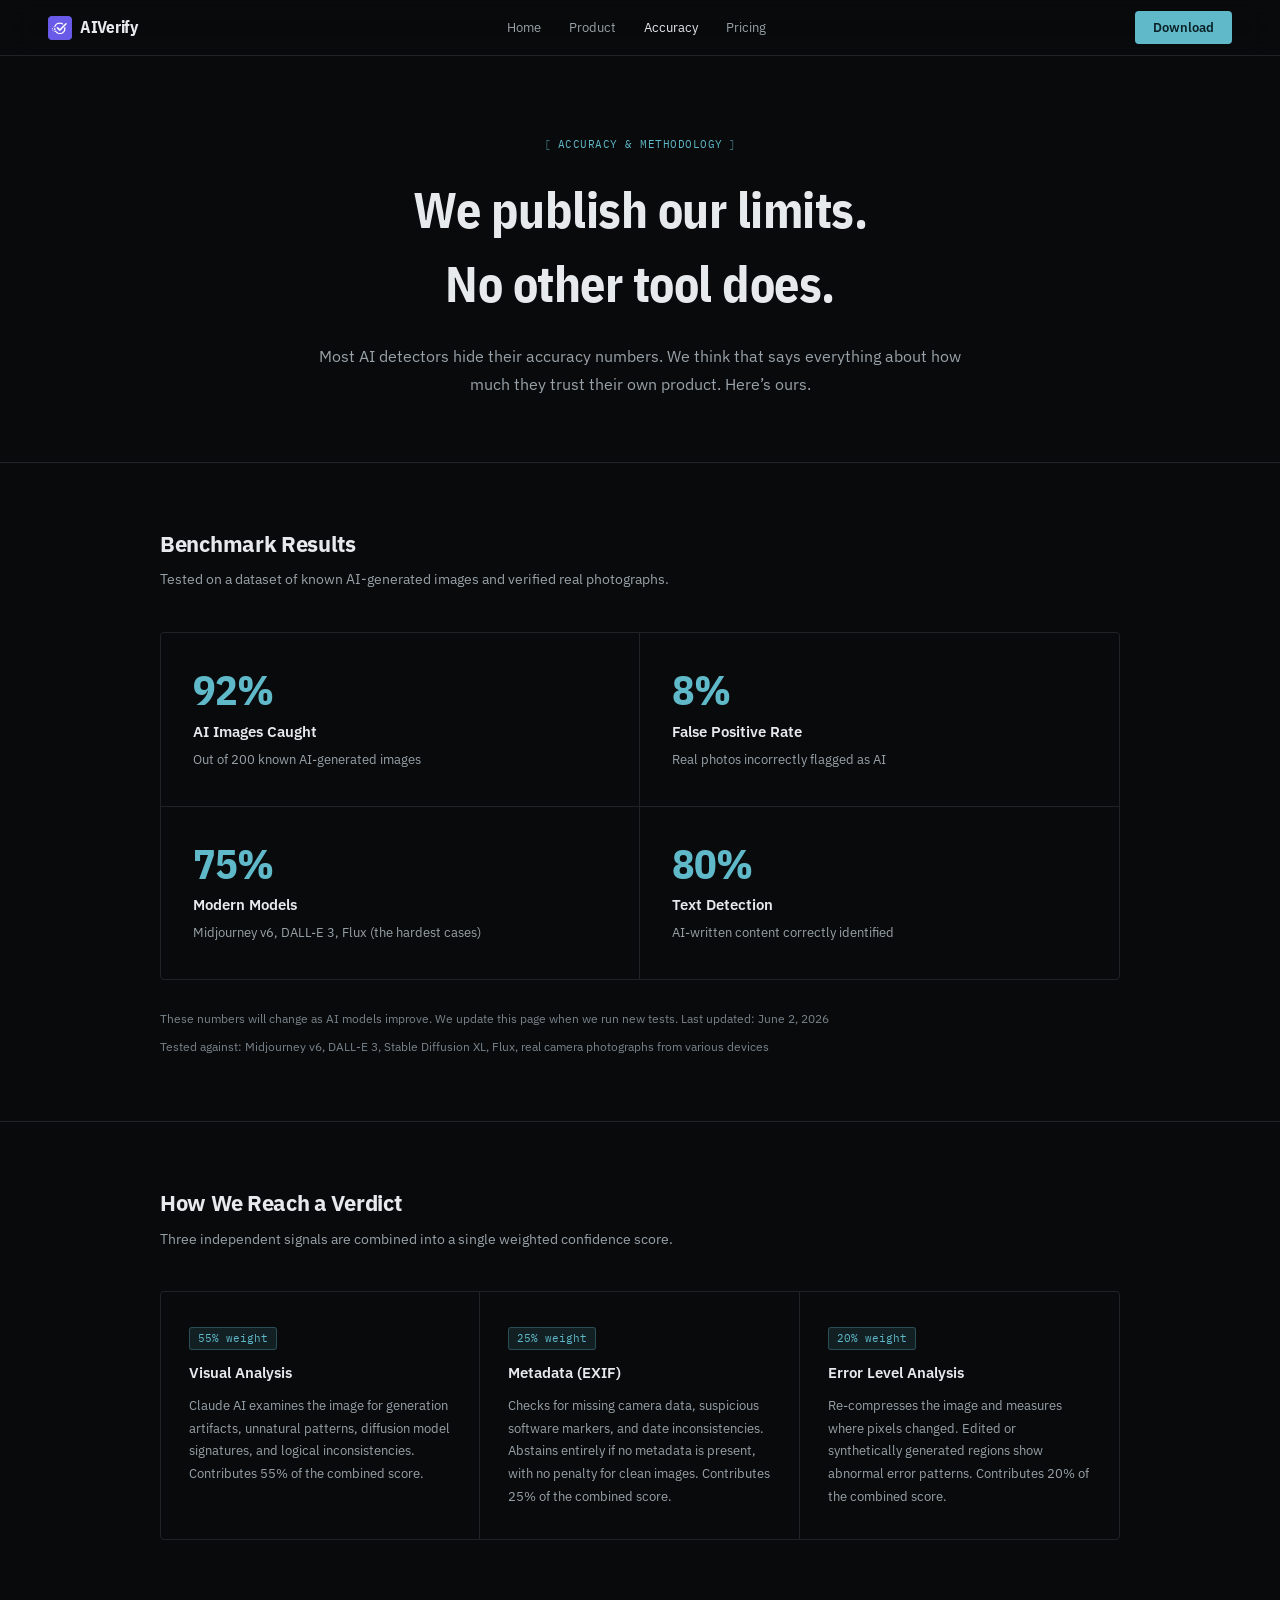
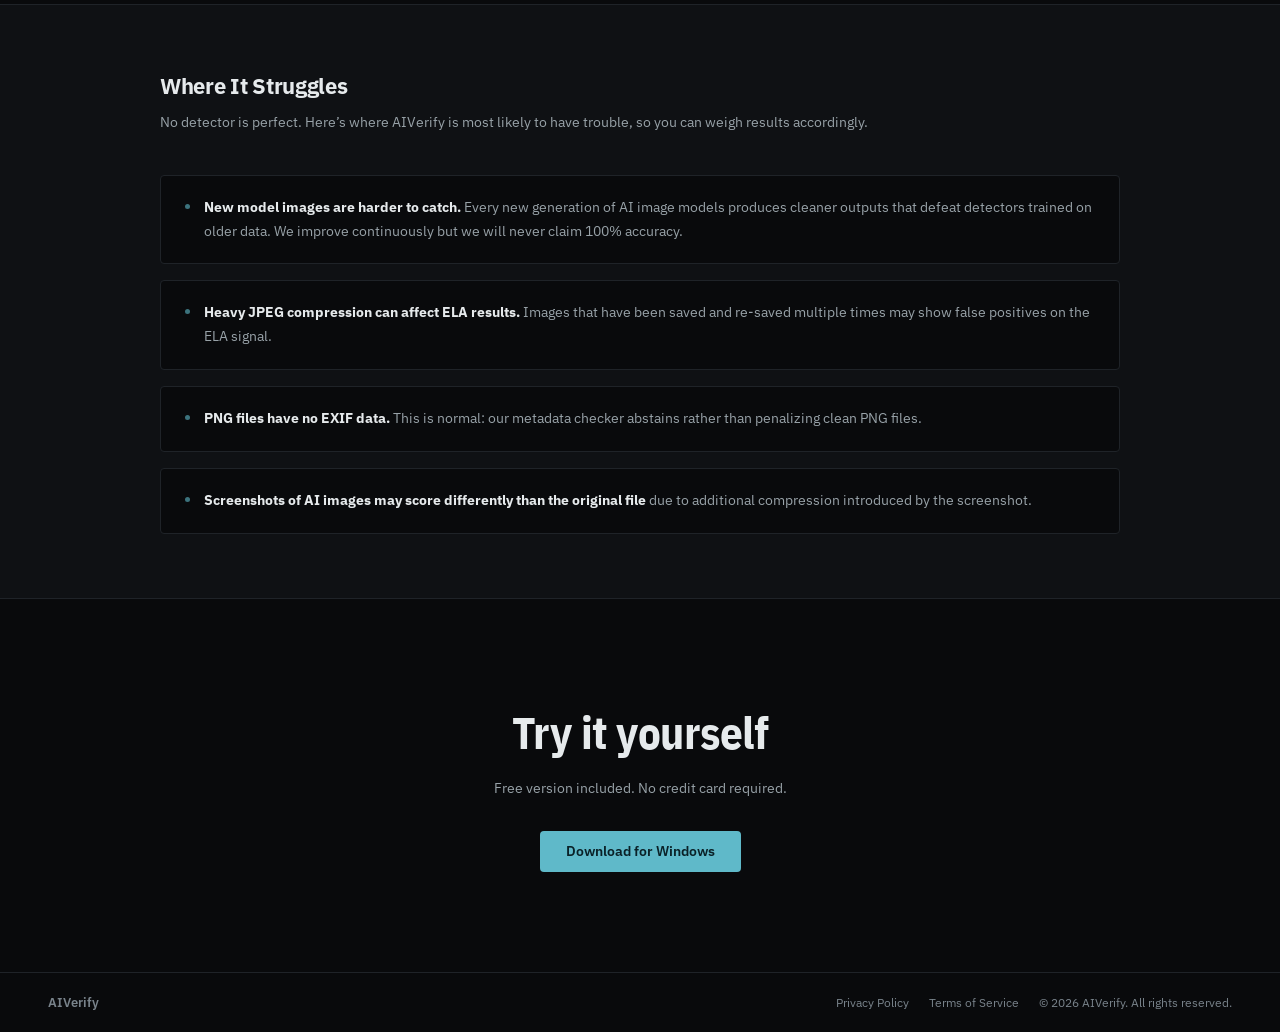
==== commit dc24ee63: "Replace color system with ice-cyan palette via shared theme.css Move all color custom properties int" ====
--- a/accuracy.html
+++ b/accuracy.html
@@ -9,22 +9,11 @@
   <link rel="preconnect" href="https://fonts.googleapis.com">
   <link rel="preconnect" href="https://fonts.gstatic.com" crossorigin>
   <link href="https://fonts.googleapis.com/css2?family=IBM+Plex+Mono:wght@400;500;600&family=IBM+Plex+Sans+Condensed:wght@600;700&family=IBM+Plex+Sans:wght@400;500;600;700&display=swap" rel="stylesheet">
+  <link rel="stylesheet" href="theme.css">
   <style>
     *, *::before, *::after { margin: 0; padding: 0; box-sizing: border-box; }
 
     :root {
-      --accent:        #e2b84d;
-      --mid:           #e08a3c;
-      --accent-dim:    rgba(226,184,77,0.12);
-      --accent-border: rgba(226,184,77,0.3);
-      --flag:          #cf5a68;
-      --clear:         #6aae7c;
-      --bg:      #09080a;
-      --surface: #100f12;
-      --border:  #211f24;
-      --text:    #ece7e0;
-      --muted:   #a19b94;
-      --faint:   #4f4a47;
       --font:    'IBM Plex Sans', -apple-system, BlinkMacSystemFont, sans-serif;
       --display: 'IBM Plex Sans Condensed', 'IBM Plex Sans', sans-serif;
       --mono:    'IBM Plex Mono', ui-monospace, 'Cascadia Code', monospace;
@@ -50,7 +39,7 @@
       padding: 0 48px;
       height: 56px;
       border-bottom: 1px solid var(--border);
-      background: rgba(9,8,10,0.9);
+      background: var(--nav-backdrop);
       backdrop-filter: blur(16px);
       -webkit-backdrop-filter: blur(16px);
     }
@@ -64,7 +53,7 @@
     .nav-actions { display: flex; align-items: center; gap: 16px; }
 
     .nav-links { display: flex; align-items: center; gap: 28px; }
-    .nav-links a { font-size: 0.82rem; color: var(--muted); text-decoration: none; transition: color 0.12s; }
+    .nav-links a { font-size: 0.82rem; color: var(--text-muted); text-decoration: none; transition: color 0.12s; }
     .nav-links a:hover, .nav-links a.active { color: var(--text); }
 
     .btn {
@@ -72,8 +61,8 @@
       text-decoration: none; padding: 7px 18px; border-radius: 4px;
       font-size: 0.82rem; font-weight: 600; transition: opacity 0.12s; white-space: nowrap;
     }
-    .btn-primary { background: var(--accent); color: #1a1408; }
-    .btn-primary:hover { opacity: 0.82; }
+    .btn-primary { background: var(--accent); color: var(--on-accent); }
+    .btn-primary:hover { background: var(--accent-hover); }
     .btn-lg { padding: 10px 26px; font-size: 0.88rem; }
 
     /* Page hero */
@@ -100,13 +89,13 @@
       font-size: clamp(2.1rem, 4.4vw, 3.1rem);
       font-weight: 700;
       letter-spacing: -0.5px;
-      color: #fff;
+      color: var(--text);
       margin-bottom: 20px;
     }
 
     .page-header p {
       font-size: 1rem;
-      color: var(--muted);
+      color: var(--text-muted);
       line-height: 1.75;
     }
 
@@ -125,13 +114,13 @@
       font-size: 1.4rem;
       font-weight: 700;
       letter-spacing: -0.3px;
-      color: #fff;
+      color: var(--text);
       margin-bottom: 8px;
     }
 
     .section-sub {
       font-size: 0.88rem;
-      color: var(--muted);
+      color: var(--text-muted);
       margin-bottom: 40px;
       line-height: 1.7;
     }
@@ -174,13 +163,13 @@
 
     .metric-desc {
       font-size: 0.82rem;
-      color: var(--muted);
+      color: var(--text-muted);
       line-height: 1.6;
     }
 
     .metric-note {
       font-size: 0.78rem;
-      color: var(--faint);
+      color: var(--text-faint);
       line-height: 1.7;
     }
 
@@ -208,7 +197,7 @@
 
     .method-card p {
       font-size: 0.835rem;
-      color: var(--muted);
+      color: var(--text-muted);
       line-height: 1.7;
     }
 
@@ -217,7 +206,7 @@
       font-family: var(--mono);
       font-size: 0.68rem;
       color: var(--accent);
-      background: var(--accent-dim);
+      background: var(--accent-tint);
       border: 1px solid var(--accent-border);
       border-radius: 3px;
       padding: 2px 8px;
@@ -240,7 +229,7 @@
       display: flex;
       gap: 14px;
       font-size: 0.875rem;
-      color: var(--muted);
+      color: var(--text-muted);
       line-height: 1.7;
       padding: 20px 24px;
       background: var(--bg);
@@ -270,13 +259,13 @@
       font-size: clamp(2rem, 4vw, 2.8rem);
       font-weight: 700;
       letter-spacing: -0.5px;
-      color: #fff;
+      color: var(--text);
       margin-bottom: 12px;
     }
 
     .cta-wrap p {
       font-size: 0.88rem;
-      color: var(--muted);
+      color: var(--text-muted);
       margin-bottom: 32px;
     }
 
@@ -288,16 +277,16 @@
       padding: 20px 48px;
     }
 
-    .footer-left { font-size: 0.8rem; font-weight: 600; color: var(--faint); }
+    .footer-left { font-size: 0.8rem; font-weight: 600; color: var(--text-faint); }
     .footer-right {
       display: flex;
       align-items: center;
       gap: 20px;
       font-size: 0.75rem;
-      color: var(--faint);
-    }
-    .footer-right a { color: var(--faint); text-decoration: none; }
-    .footer-right a:hover { color: var(--muted); }
+      color: var(--text-faint);
+    }
+    .footer-right a { color: var(--text-faint); text-decoration: none; }
+    .footer-right a:hover { color: var(--text-muted); }
 
     @media (max-width: 680px) {
       nav { padding: 0 20px; }
--- a/theme.css
+++ b/theme.css
@@ -0,0 +1,57 @@
+/* AIVerify color system. Canonical spec lives in CLAUDE.md. */
+:root {
+  --bg: #090a0c;
+  --surface: #0f1114;
+  --border: #1f2328;
+  --border-strong: #2b3138;
+  --text: #e6eaec;
+  --text-muted: #98a2a8;
+  --text-faint: #79838b;      /* smallest readable text */
+  --text-disabled: #4a525a;   /* disabled states and decoration only, never content */
+  --accent: #5fb9c9;
+  --accent-hover: #79c6d4;
+  --accent-tint: rgba(95, 185, 201, 0.12);
+  --accent-border: rgba(95, 185, 201, 0.3);
+  --on-accent: #0a2127;
+  --verdict-ai: #cf5a68;
+  --verdict-uncertain: #e08a3c;
+  --verdict-human: #6aae7c;
+
+  /* Derived: verdict badge fills (12%) and borders (35%) */
+  --verdict-ai-tint: rgba(207, 90, 104, 0.12);
+  --verdict-ai-border: rgba(207, 90, 104, 0.35);
+  --verdict-uncertain-tint: rgba(224, 138, 60, 0.12);
+  --verdict-uncertain-border: rgba(224, 138, 60, 0.35);
+  --verdict-human-tint: rgba(106, 174, 124, 0.12);
+  --verdict-human-border: rgba(106, 174, 124, 0.35);
+
+  /* Chrome and depth */
+  --nav-backdrop: rgba(9, 10, 12, 0.9);
+  --shadow-lg: 0 32px 80px rgba(0, 0, 0, 0.6);
+  --shadow-md: 0 24px 60px rgba(0, 0, 0, 0.5);
+  --chrome-close: #ff5f56;
+  --chrome-minimize: #ffbd2e;
+  --chrome-zoom: #27c93f;
+}
+
+/* Verdict badge: always icon + word, never color alone.
+   <span class="verdict ai"><svg class="verdict-icon" viewBox="0 0 24 24">...</svg>AI-generated</span> */
+.verdict {
+  display: inline-flex;
+  align-items: center;
+  gap: 6px;
+  padding: 4px 10px;
+  border-radius: 4px;
+  border: 1px solid;
+  font-size: 0.78rem;
+  font-weight: 700;
+  letter-spacing: 0.3px;
+}
+.verdict-icon {
+  width: 12px; height: 12px; flex-shrink: 0;
+  stroke: currentColor; fill: none; stroke-width: 3;
+  stroke-linecap: round; stroke-linejoin: round;
+}
+.verdict.ai        { color: var(--verdict-ai);        background: var(--verdict-ai-tint);        border-color: var(--verdict-ai-border); }
+.verdict.uncertain { color: var(--verdict-uncertain); background: var(--verdict-uncertain-tint); border-color: var(--verdict-uncertain-border); }
+.verdict.human     { color: var(--verdict-human);     background: var(--verdict-human-tint);     border-color: var(--verdict-human-border); }
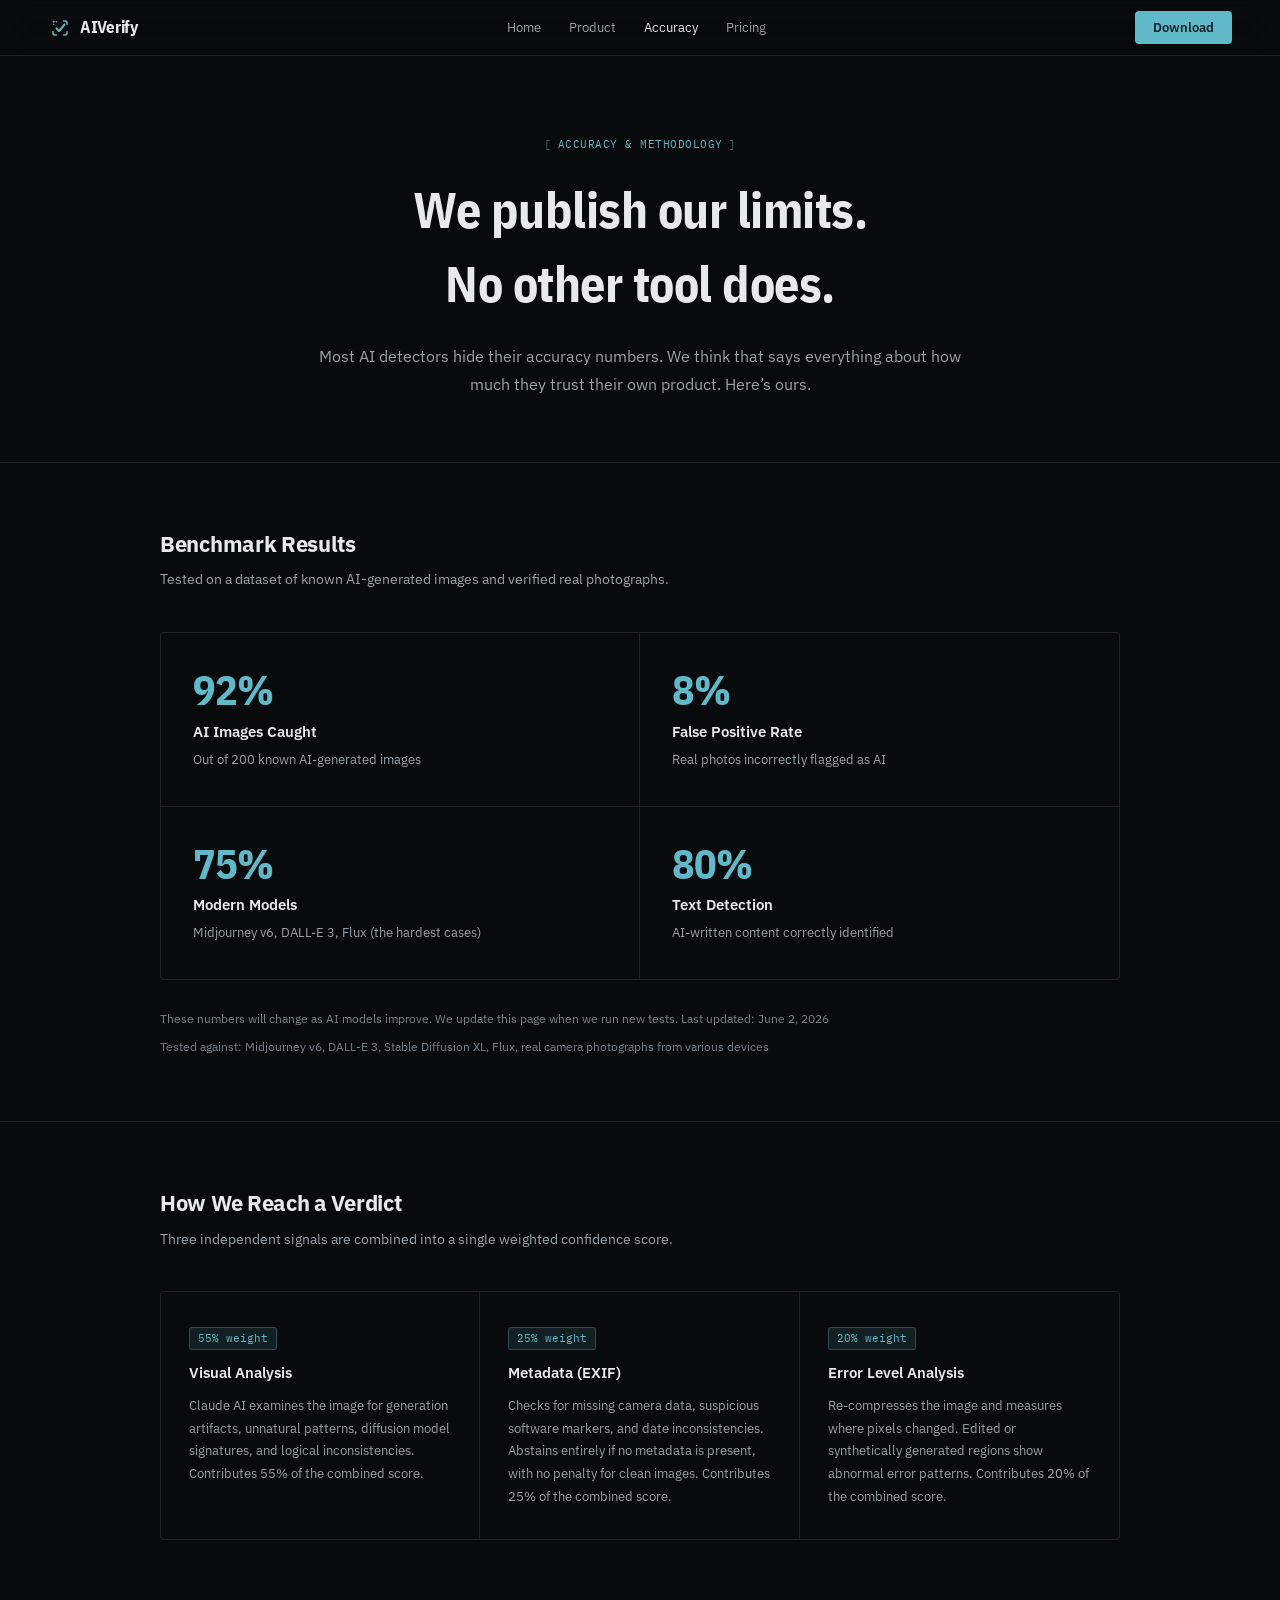
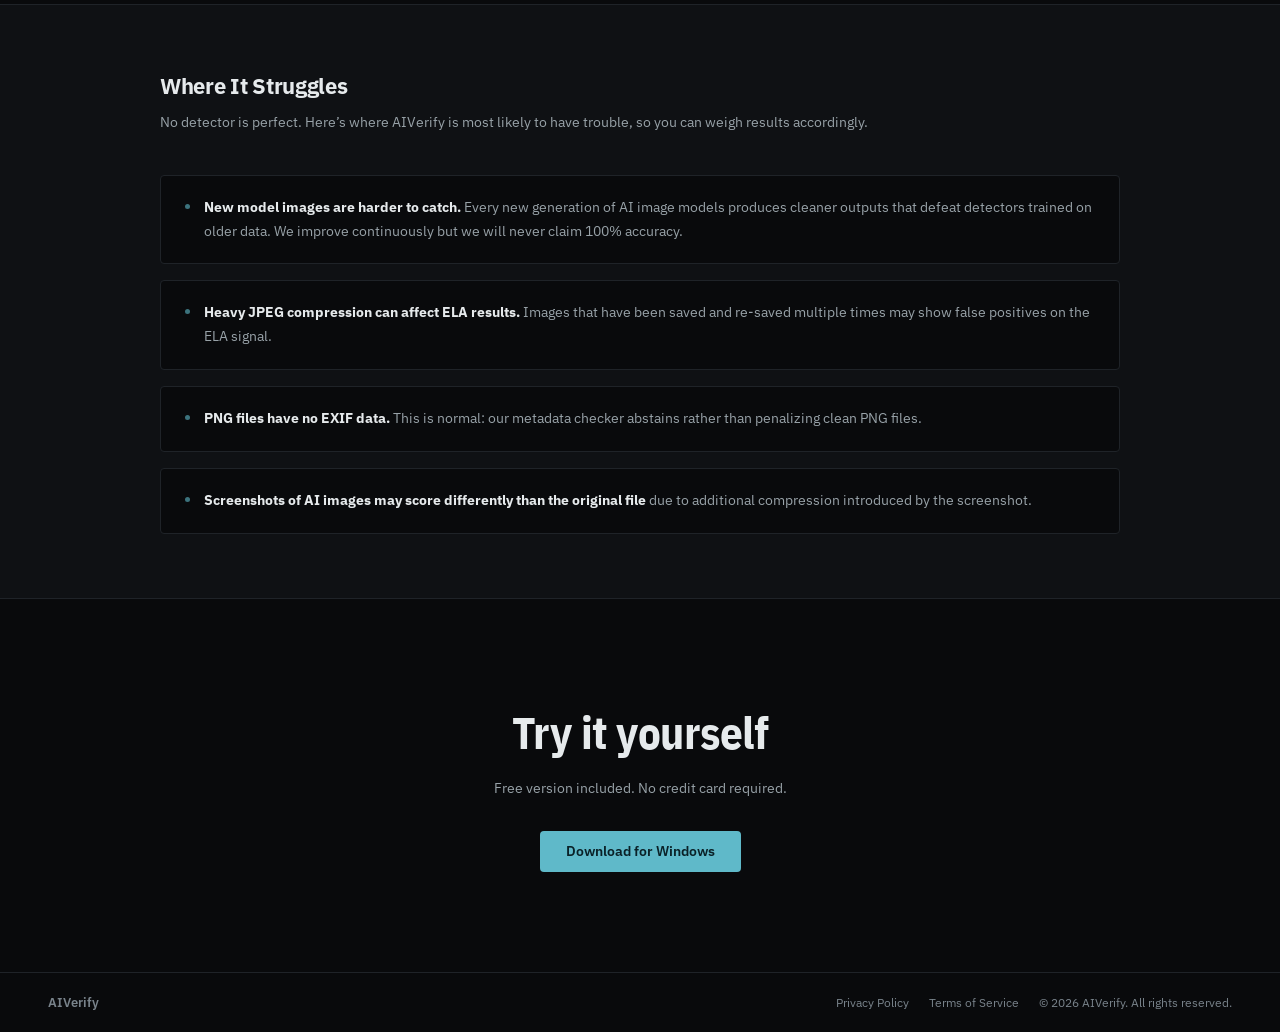
==== commit 408cb72e: "Add new logo assets and wire favicon and nav mark logo.svg is the gradient tile (favicon, touch icon" ====
--- a/accuracy.html
+++ b/accuracy.html
@@ -5,7 +5,9 @@
   <meta name="viewport" content="width=device-width, initial-scale=1.0">
   <title>AIVerify &middot; Accuracy &amp; Methodology</title>
   <meta name="description" content="See exactly how accurate AIVerify is. We publish our false positive rate because you deserve to know what you're working with.">
-  <link rel="icon" type="image/png" href="logo.png">
+  <link rel="icon" type="image/svg+xml" href="logo.svg">
+  <link rel="icon" type="image/png" sizes="256x256" href="logo.png">
+  <link rel="apple-touch-icon" href="logo.png">
   <link rel="preconnect" href="https://fonts.googleapis.com">
   <link rel="preconnect" href="https://fonts.gstatic.com" crossorigin>
   <link href="https://fonts.googleapis.com/css2?family=IBM+Plex+Mono:wght@400;500;600&family=IBM+Plex+Sans+Condensed:wght@600;700&family=IBM+Plex+Sans:wght@400;500;600;700&display=swap" rel="stylesheet">
@@ -333,7 +335,7 @@
 <body>
 
 <nav>
-  <a href="index.html" class="logo"><img src="logo.png" alt="AIVerify"><span>AIVerify</span></a>
+  <a href="index.html" class="logo"><img src="logo-mark-cyan.svg" alt="AIVerify"><span>AIVerify</span></a>
   <input type="checkbox" id="nav-toggle" class="nav-toggle">
   <div class="nav-links">
     <a href="index.html">Home</a>
